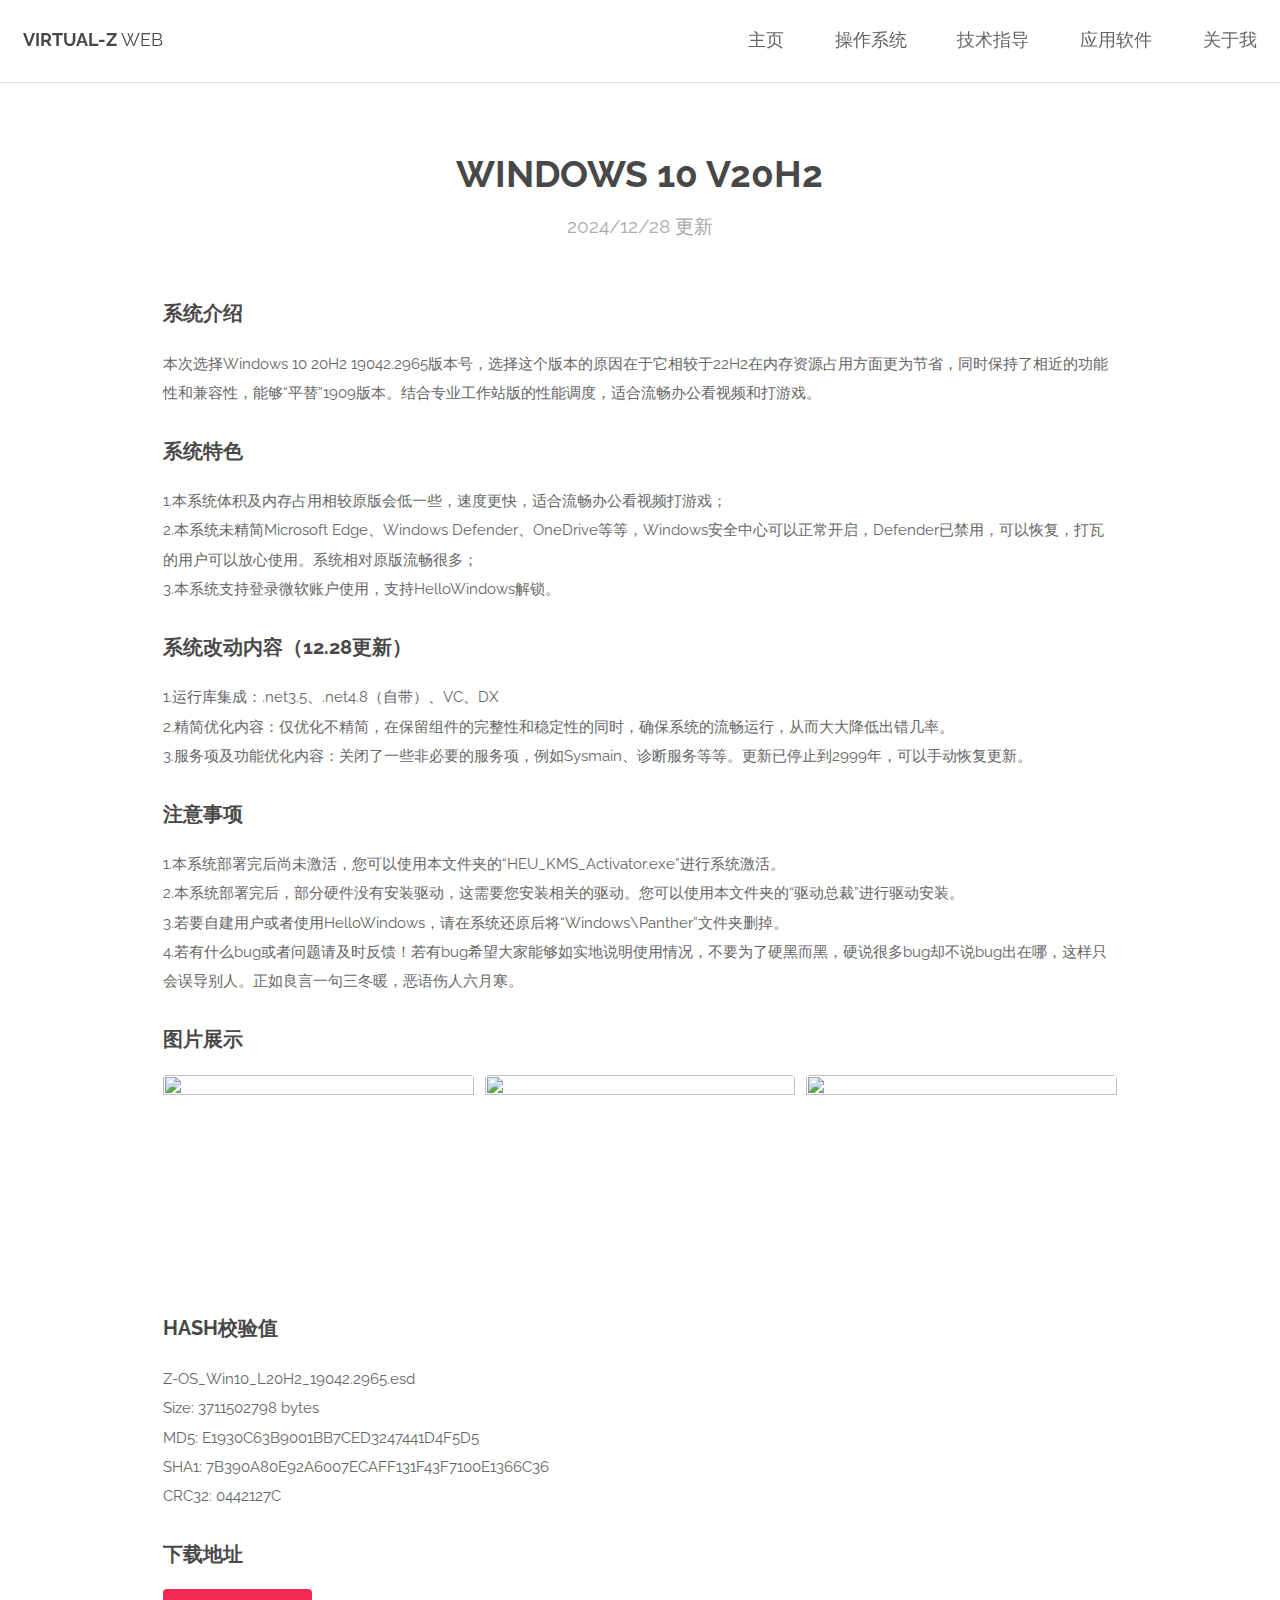
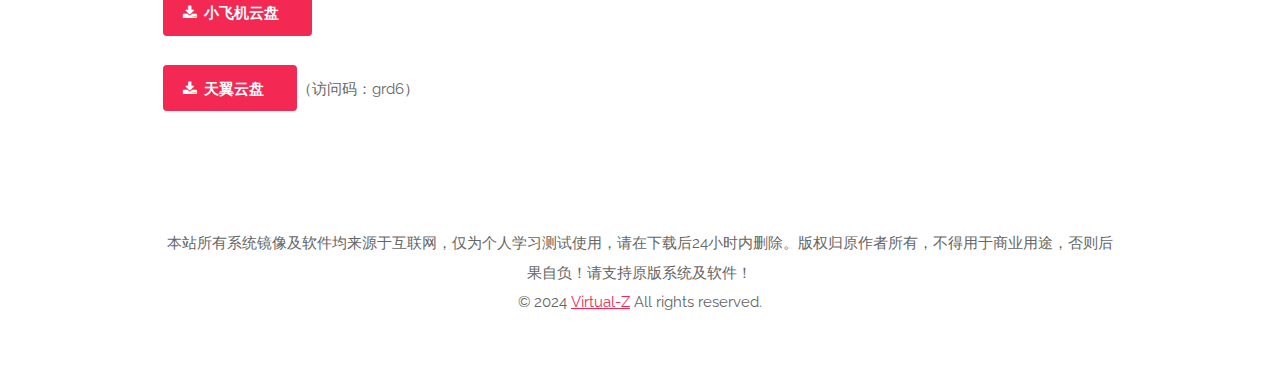
==== 241229.html @ 2c5628f4 "Add files via upload" ====
<!DOCTYPE HTML>
<html>
<head>
<title>Windows 10 v20H2：Z-OS新版</title>
<link rel="icon" href="images/zosnew.png" type="images">
<meta http-equiv="content-type" content="text/html; charset=utf-8">
<meta name="description" content="">
<meta name="keywords" content="">
<meta name="robots" content="index, follow, max-image-preview:large, max-snippet:-1, max-video-preview:-1">
<!--[if lte IE 8]><script src="js/html5shiv.js"></script><![endif]--><script src="js/jquery.min.js"></script><script src="js/skel.min.js"></script><script src="js/skel-layers.min.js"></script><script src="js/init.js"></script>
<noscript>
<link rel="stylesheet" href="css/skel.css">
<link rel="stylesheet" href="css/style.css">
<link rel="stylesheet" href="css/style-xlarge.css">
</noscript>
<link rel="stylesheet" href="assets/css/main.css">
</head><body>

		<!-- Header -->
			<header id="header"><h1><strong><a href="index.html">Virtual-Z</a></strong> Web</h1>
				<nav id="nav"><ul><li><a href="index.html">主页</a></li>
						<li><a href="system.html">操作系统</a></li>
						<li><a href="help.html">技术指导</a></li>
						<li><a href="app.html">应用软件</a></li>
						<li><a href="about.html">关于我</a></li>
					</ul></nav></header><!-- Main --><section id="main" class="wrapper"><div class="container">
					<header class="major special"><h2>Windows 10 v20H2</h2>
						<p>2024/12/28 更新</p>
					</header><!-- Text --><section><h3>系统介绍</h3>
							<p>本次选择Windows 10 20H2 19042.2965版本号，选择这个版本的原因在于它相较于22H2在内存资源占用方面更为节省，同时保持了相近的功能性和兼容性，能够“平替”1909版本。结合专业工作站版的性能调度，适合流畅办公看视频和打游戏。</p>
					</header><!-- Text --><section><h3>系统特色</h3>
							<p>1.本系统体积及内存占用相较原版会低一些，速度更快，适合流畅办公看视频打游戏；<br>2.本系统未精简Microsoft Edge、Windows Defender、OneDrive等等，Windows安全中心可以正常开启，Defender已禁用，可以恢复，打瓦的用户可以放心使用。系统相对原版流畅很多；<br>3.本系统支持登录微软账户使用，支持HelloWindows解锁。</p>
					</header><!-- Text --><section><h3>系统改动内容（12.28更新）</h3>
							<p>1.运行库集成：.net3.5、.net4.8（自带）、VC、DX<br>2.精简优化内容：仅优化不精简，在保留组件的完整性和稳定性的同时，确保系统的流畅运行，从而大大降低出错几率。<br>3.服务项及功能优化内容：关闭了一些非必要的服务项，例如Sysmain、诊断服务等等。更新已停止到2999年，可以手动恢复更新。</p>
					</header><!-- Text --><section><h3>注意事项</h3>
							<p>1.本系统部署完后尚未激活，您可以使用本文件夹的“HEU_KMS_Activator.exe”进行系统激活。<br>2.本系统部署完后，部分硬件没有安装驱动，这需要您安装相关的驱动。您可以使用本文件夹的“驱动总裁”进行驱动安装。<br>3.若要自建用户或者使用HelloWindows，请在系统还原后将“Windows\Panther”文件夹删掉。<br>4.若有什么bug或者问题请及时反馈！若有bug希望大家能够如实地说明使用情况，不要为了硬黑而黑，硬说很多bug却不说bug出在哪，这样只会误导别人。正如良言一句三冬暖，恶语伤人六月寒。</p>
							</form>
						</section><!-- Image --><section><h3>图片展示</h3>
							<div class="box alt">
								<div class="row 50% uniform">
									<div class="4u"><span class="image fit"><img src="images/1229.jpg" alt="" width="575" height="390"></span></div>
									<div class="4u"><span class="image fit"><img src="images/12291.jpg" alt="" width="600" height="400"></span></div>
									<div class="4u"><span class="image fit"><img src="images/12292.jpg" alt="" width="600" height="400"></span></div>
								</div>
							</div>
					</header><!-- Text --><section><h3>Hash校验值</h3>
							<p>Z-OS_Win10_L20H2_19042.2965.esd<br>Size: 3711502798 bytes<br>MD5: E1930C63B9001BB7CED3247441D4F5D5<br>SHA1: 7B390A80E92A6007ECAFF131F43F7100E1366C36<br>CRC32: 0442127C<br></p>
					</header><!-- Text --><section><h3>下载地址</h3>
							<ul class="actions"><li><a href="https://share.feijipan.com/s/I4EZGyEe?code=20H2" class="button special icon fa-download">小飞机云盘</a></li>
						</section></div>
			<div class="container">
							<ul class="actions"><li><a href="https://cloud.189.cn/t/6JF3e2YV3mam" class="button special icon fa-download">天翼云盘</a>（访问码：grd6）</li>
						</section></div>
			<div class="container">
			</footer><div class="copyright">
<p>本站所有系统镜像及软件均来源于互联网，仅为个人学习测试使用，请在下载后24小时内删除。版权归原作者所有，不得用于商业用途，否则后果自负！请支持原版系统及软件！<br>
			© 2024 <a target="_blank" href="https://space.bilibili.com/1645147838" title="点我转到 Virtual-Z 的主页">Virtual-Z</a> All rights reserved. 
		</div>

	</body></html>
---- css/skel.css ----
/* skel-baseline v2.0.3 | (c) n33 | getskel.com | MIT licensed */

/* Resets (http://meyerweb.com/eric/tools/css/reset/ | v2.0 | 20110126 | License: none (public domain)) */

	html,body,div,span,applet,object,iframe,h1,h2,h3,h4,h5,h6,p,blockquote,pre,a,abbr,acronym,address,big,cite,code,del,dfn,em,img,ins,kbd,q,s,samp,small,strike,strong,sub,sup,tt,var,b,u,i,center,dl,dt,dd,ol,ul,li,fieldset,form,label,legend,table,caption,tbody,tfoot,thead,tr,th,td,article,aside,canvas,details,embed,figure,figcaption,footer,header,hgroup,menu,nav,output,ruby,section,summary,time,mark,audio,video{margin:0;padding:0;border:0;font-size:100%;font:inherit;vertical-align:baseline;}article,aside,details,figcaption,figure,footer,header,hgroup,menu,nav,section{display:block;}body{line-height:1;}ol,ul{list-style:none;}blockquote,q{quotes:none;}blockquote:before,blockquote:after,q:before,q:after{content:'';content:none;}table{border-collapse:collapse;border-spacing:0;}body{-webkit-text-size-adjust:none}

/* Box Model */

	*, *:before, *:after {
		-moz-box-sizing: border-box;
		-webkit-box-sizing: border-box;
		box-sizing: border-box;
	}

/* Container */

	.container {
		margin-left: auto;
		margin-right: auto;

		/* width: (containers) */
		width: 1200px;
	}

	/* Modifiers */

		/* 125% */
			.container.\31 25\25 {
				width: 100%;

				/* max-width: (containers * 1.25) */
				max-width: 1500px;

				/* min-width: (containers) */
				min-width: 1200px;
			}

		/* 75% */
			.container.\37 5\25 {

				/* width: (containers * 0.75) */
				width: 900px;

			}

		/* 50% */
			.container.\35 0\25 {

				/* width: (containers * 0.50) */
				width: 600px;

			}

		/* 25% */
			.container.\32 5\25 {

				/* width: (containers * 0.25) */
				width: 300px;

			}

/* Grid */

	.row {
		border-bottom: solid 1px transparent;
	}

	.row > * {
		float: left;
	}

	.row:after, .row:before {
		content: '';
		display: block;
		clear: both;
		height: 0;
	}

	.row.uniform > * > :first-child {
		margin-top: 0;
	}

	.row.uniform > * > :last-child {
		margin-bottom: 0;
	}

	/* Gutters */

		/* Normal */

			.row > * {
				/* padding: (gutters.horizontal) 0 0 (gutters.vertical) */
				padding: 0 0 0 2em;
			}

			.row {
				/* margin: -(gutters.horizontal) 0 -1px -(gutters.vertical) */
				margin: 0 0 -1px -2em;
			}

			.row.uniform > * {
				/* padding: (gutters.vertical) 0 0 (gutters.vertical) */
				padding: 2em 0 0 2em;
			}

			.row.uniform {
				/* margin: -(gutters.vertical) 0 -1px -(gutters.vertical) */
				margin: -2em 0 -1px -2em;
			}

		/* 200% */

			.row.\32 00\25 > * {
				/* padding: (gutters.horizontal) 0 0 (gutters.vertical) */
				padding: 0 0 0 4em;
			}

			.row.\32 00\25 {
				/* margin: -(gutters.horizontal) 0 -1px -(gutters.vertical) */
				margin: 0 0 -1px -4em;
			}

			.row.uniform.\32 00\25 > * {
				/* padding: (gutters.vertical) 0 0 (gutters.vertical) */
				padding: 4em 0 0 4em;
			}

			.row.uniform.\32 00\25 {
				/* margin: -(gutters.vertical) 0 -1px -(gutters.vertical) */
				margin: -4em 0 -1px -4em;
			}

		/* 150% */

			.row.\31 50\25 > * {
				/* padding: (gutters.horizontal) 0 0 (gutters.vertical) */
				padding: 0 0 0 1.5em;
			}

			.row.\31 50\25 {
				/* margin: -(gutters.horizontal) 0 -1px -(gutters.vertical) */
				margin: 0 0 -1px -1.5em;
			}

			.row.uniform.\31 50\25 > * {
				/* padding: (gutters.vertical) 0 0 (gutters.vertical) */
				padding: 1.5em 0 0 1.5em;
			}

			.row.uniform.\31 50\25 {
				/* margin: -(gutters.vertical) 0 -1px -(gutters.vertical) */
				margin: -1.5em 0 -1px -1.5em;
			}

		/* 50% */

			.row.\35 0\25 > * {
				/* padding: (gutters.horizontal) 0 0 (gutters.vertical) */
				padding: 0 0 0 1em;
			}

			.row.\35 0\25 {
				/* margin: -(gutters.horizontal) 0 -1px -(gutters.vertical) */
				margin: 0 0 -1px -1em;
			}

			.row.uniform.\35 0\25 > * {
				/* padding: (gutters.vertical) 0 0 (gutters.vertical) */
				padding: 1em 0 0 1em;
			}

			.row.uniform.\35 0\25 {
				/* margin: -(gutters.vertical) 0 -1px -(gutters.vertical) */
				margin: -1em 0 -1px -1em;
			}

		/* 25% */

			.row.\32 5\25 > * {
				/* padding: (gutters.horizontal) 0 0 (gutters.vertical) */
				padding: 0 0 0 0.5em;
			}

			.row.\32 5\25 {
				/* margin: -(gutters.horizontal) 0 -1px -(gutters.vertical) */
				margin: 0 0 -1px -0.5em;
			}

			.row.uniform.\32 5\25 > * {
				/* padding: (gutters.vertical) 0 0 (gutters.vertical) */
				padding: 0.5em 0 0 0.5em;
			}

			.row.uniform.\32 5\25 {
				/* margin: -(gutters.vertical) 0 -1px -(gutters.vertical) */
				margin: -0.5em 0 -1px -0.5em;
			}

		/* 0% */

			.row.\30 \25 > * {
				padding: 0;
			}

			.row.\30 \25 {
				margin: 0 0 -1px 0;
			}

	/* Cells */

		.\31 2u, .\31 2u\24 { width: 100%; clear: none; margin-left: 0; }
		.\31 1u, .\31 1u\24 { width: 91.6666666667%; clear: none; margin-left: 0; }
		.\31 0u, .\31 0u\24 { width: 83.3333333333%; clear: none; margin-left: 0; }
		.\39 u, .\39 u\24 { width: 75%; clear: none; margin-left: 0; }
		.\38 u, .\38 u\24 { width: 66.6666666667%; clear: none; margin-left: 0; }
		.\37 u, .\37 u\24 { width: 58.3333333333%; clear: none; margin-left: 0; }
		.\36 u, .\36 u\24 { width: 50%; clear: none; margin-left: 0; }
		.\35 u, .\35 u\24 { width: 41.6666666667%; clear: none; margin-left: 0; }
		.\34 u, .\34 u\24 { width: 33.3333333333%; clear: none; margin-left: 0; }
		.\33 u, .\33 u\24 { width: 25%; clear: none; margin-left: 0; }
		.\32 u, .\32 u\24 { width: 16.6666666667%; clear: none; margin-left: 0; }
		.\31 u, .\31 u\24 { width: 8.3333333333%; clear: none; margin-left: 0; }

		.\31 2u\24 + *,
		.\31 1u\24 + *,
		.\31 0u\24 + *,
		.\39 u\24 + *,
		.\38 u\24 + *,
		.\37 u\24 + *,
		.\36 u\24 + *,
		.\35 u\24 + *,
		.\34 u\24 + *,
		.\33 u\24 + *,
		.\32 u\24 + *,
		.\31 u\24 + * {
			clear: left;
		}

		.\-11u { margin-left: 91.6666666667% }
		.\-10u { margin-left: 83.3333333333% }
		.\-9u { margin-left: 75% }
		.\-8u { margin-left: 66.6666666667% }
		.\-7u { margin-left: 58.3333333333% }
		.\-6u { margin-left: 50% }
		.\-5u { margin-left: 41.6666666667% }
		.\-4u { margin-left: 33.3333333333% }
		.\-3u { margin-left: 25% }
		.\-2u { margin-left: 16.6666666667% }
		.\-1u { margin-left: 8.3333333333% }
---- css/style.css ----
@charset "UTF-8";
@import url(font-awesome.min.css);
@import "http://fonts.googleapis.com/css?family=Raleway:400,700";

/*
	Spatial by TEMPLATED
	templated.co @templatedco
	Released for free under the Creative Commons Attribution 3.0 license (templated.co/license)
*/

/* Basic */

	body {
		background: #fff;
	}

		body.is-loading *, body.is-loading *:before, body.is-loading *:after {
			-moz-animation: none !important;
			-webkit-animation: none !important;
			-o-animation: none !important;
			-ms-animation: none !important;
			animation: none !important;
			-moz-transition: none !important;
			-webkit-transition: none !important;
			-o-transition: none !important;
			-ms-transition: none !important;
			transition: none !important;
		}

	body, input, select, textarea {
		color: #666;
		font-family: "Raleway", Arial, Helvetica, sans-serif;
		font-size: 13pt;
		font-weight: 400;
		line-height: 2em;
	}

	a {
		color: #f32853;
		text-decoration: underline;
	}

		a:hover {
			text-decoration: none;
		}

	strong, b {
		color: #484848;
		font-weight: 700;
	}

	em, i {
		font-style: italic;
	}

	p {
		margin: 0 0 2em 0;
	}

	h1, h2, h3, h4, h5, h6 {
		color: #484848;
		font-weight: 700;
		line-height: 1em;
		margin: 0 0 1em 0;
		text-transform: uppercase;
	}

		h1 a, h2 a, h3 a, h4 a, h5 a, h6 a {
			color: inherit;
			text-decoration: none;
		}

	h2 {
		font-size: 1.75em;
		line-height: 1.5em;
	}

	h3 {
		font-size: 1.35em;
		line-height: 1.5em;
	}

	h4 {
		font-size: 1.1em;
		line-height: 1.5em;
	}

	h5 {
		font-size: 0.9em;
		line-height: 1.5em;
	}

	h6 {
		font-size: 0.7em;
		line-height: 1.5em;
	}

	sub {
		font-size: 0.8em;
		position: relative;
		top: 0.5em;
	}

	sup {
		font-size: 0.8em;
		position: relative;
		top: -0.5em;
	}

	hr {
		border: 0;
		border-bottom: solid 1px rgba(144, 144, 144, 0.25);
		margin: 2em 0;
	}

		hr.major {
			margin: 3em 0;
		}

	blockquote {
		border-left: solid 4px rgba(144, 144, 144, 0.25);
		font-style: italic;
		margin: 0 0 2em 0;
		padding: 0.5em 0 0.5em 2em;
	}

	code {
		background: rgba(144, 144, 144, 0.075);
		border-radius: 4px;
		border: solid 1px rgba(144, 144, 144, 0.25);
		font-family: "Courier New", monospace;
		font-size: 0.9em;
		margin: 0 0.25em;
		padding: 0.25em 0.65em;
	}

	pre {
		-webkit-overflow-scrolling: touch;
		font-family: "Courier New", monospace;
		font-size: 0.9em;
		margin: 0 0 2em 0;
	}

		pre code {
			display: block;
			line-height: 1.75em;
			padding: 1em 1.5em;
			overflow-x: auto;
		}

	.align-left {
		text-align: left;
	}

	.align-center {
		text-align: center;
	}

	.align-right {
		text-align: right;
	}

/* Section/Article */

	section.special, article.special, header.special {
		text-align: center;
	}

	header p {
		color: #aaa;
		position: relative;
		margin: 0 0 1.5em 0;
		text-transform: uppercase;
	}

	header h2 + p {
		font-size: 1.25em;
		margin-top: -1em;
		line-height: 1.5em;
	}

	header h3 + p {
		font-size: 1.1em;
		margin-top: -0.8em;
		line-height: 1.5em;
	}

	header h4 + p,
	header h5 + p,
	header h6 + p {
		font-size: 0.9em;
		margin-top: -0.6em;
		line-height: 1.5em;
	}

	header.major {
		margin: 0 0 6em 0;
	}

		header.major h2 {
			font-size: 3em;
		}

		header.major h2, header.major h3, header.major h4, header.major h5, header.major h6 {
			display: inline-block;
			margin: 0 0 0.8em;
		}

		header.major p {
			font-size: 1.7em;
			margin-bottom: 0;
		}

/* Form */

	form {
		margin: 0 0 2em 0;
	}

	label {
		color: #484848;
		display: block;
		font-size: 0.9em;
		font-weight: 700;
		margin: 0 0 1em 0;
	}

	input[type="text"],
	input[type="password"],
	input[type="email"],
	select,
	textarea {
		-moz-appearance: none;
		-webkit-appearance: none;
		-o-appearance: none;
		-ms-appearance: none;
		appearance: none;
		background: rgba(144, 144, 144, 0.075);
		border-radius: 4px;
		border: none;
		border: solid 1px rgba(144, 144, 144, 0.25);
		color: inherit;
		display: block;
		outline: 0;
		padding: 0 1em;
		text-decoration: none;
		width: 100%;
	}

		input[type="text"]:invalid,
		input[type="password"]:invalid,
		input[type="email"]:invalid,
		select:invalid,
		textarea:invalid {
			box-shadow: none;
		}

		input[type="text"]:focus,
		input[type="password"]:focus,
		input[type="email"]:focus,
		select:focus,
		textarea:focus {
			border-color: #f32853;
			box-shadow: 0 0 0 1px #f32853;
		}

	.select-wrapper {
		text-decoration: none;
		display: block;
		position: relative;
	}

		.select-wrapper:before {
			content: "";
			-moz-osx-font-smoothing: grayscale;
			-webkit-font-smoothing: antialiased;
			font-family: FontAwesome;
			font-style: normal;
			font-weight: normal;
			text-transform: none !important;
		}

		.select-wrapper:before {
			color: rgba(144, 144, 144, 0.25);
			display: block;
			height: 2.75em;
			line-height: 2.75em;
			pointer-events: none;
			position: absolute;
			right: 0;
			text-align: center;
			top: 0;
			width: 2.75em;
		}

		.select-wrapper select::-ms-expand {
			display: none;
		}

	input[type="text"],
	input[type="password"],
	input[type="email"],
	select {
		height: 2.75em;
	}

	textarea {
		padding: 0.75em 1em;
	}

	input[type="checkbox"],
	input[type="radio"] {
		-moz-appearance: none;
		-webkit-appearance: none;
		-o-appearance: none;
		-ms-appearance: none;
		appearance: none;
		display: block;
		float: left;
		margin-right: -2em;
		opacity: 0;
		width: 1em;
		z-index: -1;
	}

		input[type="checkbox"] + label,
		input[type="radio"] + label {
			text-decoration: none;
			color: #666;
			cursor: pointer;
			display: inline-block;
			font-size: 1em;
			font-weight: 400;
			padding-left: 2.4em;
			padding-right: 0.75em;
			position: relative;
		}

			input[type="checkbox"] + label:before,
			input[type="radio"] + label:before {
				-moz-osx-font-smoothing: grayscale;
				-webkit-font-smoothing: antialiased;
				font-family: FontAwesome;
				font-style: normal;
				font-weight: normal;
				text-transform: none !important;
			}

			input[type="checkbox"] + label:before,
			input[type="radio"] + label:before {
				background: rgba(144, 144, 144, 0.075);
				border-radius: 4px;
				border: solid 1px rgba(144, 144, 144, 0.25);
				content: '';
				display: inline-block;
				height: 1.65em;
				left: 0;
				line-height: 1.58125em;
				position: absolute;
				text-align: center;
				top: 0;
				width: 1.65em;
			}

		input[type="checkbox"]:checked + label:before,
		input[type="radio"]:checked + label:before {
			background: #323037;
			border-color: #323037;
			color: #ffffff;
			content: '\f00c';
		}

		input[type="checkbox"]:focus + label:before,
		input[type="radio"]:focus + label:before {
			border-color: #f32853;
			box-shadow: 0 0 0 1px #f32853;
		}

	input[type="checkbox"] + label:before {
		border-radius: 4px;
	}

	input[type="radio"] + label:before {
		border-radius: 100%;
	}

	::-webkit-input-placeholder {
		color: #aaa !important;
		opacity: 1.0;
	}

	:-moz-placeholder {
		color: #aaa !important;
		opacity: 1.0;
	}

	::-moz-placeholder {
		color: #aaa !important;
		opacity: 1.0;
	}

	:-ms-input-placeholder {
		color: #aaa !important;
		opacity: 1.0;
	}

	.formerize-placeholder {
		color: #aaa !important;
		opacity: 1.0;
	}

/* Box */

	.box {
		border-radius: 4px;
		border: solid 1px rgba(144, 144, 144, 0.25);
		margin-bottom: 2em;
		padding: 1.5em;
	}

		.box > :last-child,
		.box > :last-child > :last-child,
		.box > :last-child > :last-child > :last-child {
			margin-bottom: 0;
		}

		.box.alt {
			border: 0;
			border-radius: 0;
			padding: 0;
		}

/* Feature */

	.feature-grid {
		position: relative;
	}

		.feature-grid:after {
			clear: both;
			content: '';
			display: block;
		}

		.feature-grid .feature {
			display: inline-block;
			float: left;
			margin-bottom: 3em;
			width: 50%;
		}

			.feature-grid .feature .content {
				width: 60%;
			}

			.feature-grid .feature .image {
				width: 30%;
			}

				.feature-grid .feature .image img {
					display: inline;
					max-width: 100%;
				}

			.feature-grid .feature:nth-child(odd) .content, .feature-grid .feature:nth-child(odd) .image {
				float: right;
				margin-right: 5%;
				text-align: right;
			}

			.feature-grid .feature:nth-child(even) .content, .feature-grid .feature:nth-child(even) .image {
				float: left;
				margin-left: 5%;
				text-align: left;
			}

/* Icon */

	.icon {
		text-decoration: none;
		border-bottom: none;
		position: relative;
	}

		.icon:before {
			-moz-osx-font-smoothing: grayscale;
			-webkit-font-smoothing: antialiased;
			font-family: FontAwesome;
			font-style: normal;
			font-weight: normal;
			text-transform: none !important;
		}

		.icon > .label {
			display: none;
		}

/* Image */

	.image {
		border-radius: 4px;
		border: 0;
		display: inline-block;
		position: relative;
	}

		.image img {
			border-radius: 4px;
			display: block;
		}

		.image.left {
			float: left;
			padding: 0 1.5em 1em 0;
			top: 0.25em;
		}

		.image.right {
			float: right;
			padding: 0 0 1em 1.5em;
			top: 0.25em;
		}

		.image.left, .image.right {
			max-width: 40%;
		}

			.image.left img, .image.right img {
				width: 100%;
			}

		.image.fit {
			display: block;
			margin: 0 0 2em 0;
			width: 100%;
		}

			.image.fit img {
				width: 100%;
			}

		.image.rounded {
			border-radius: 100%;
		}

			.image.rounded img {
				border: solid 0.5em rgba(144, 144, 144, 0.25);
				border-radius: 100%;
			}

		.image.captioned {
			border-radius: 0;
			margin-bottom: 4em;
		}

			.image.captioned img {
				border-radius: 0;
			}

			.image.captioned h3 {
				background-color: #fff;
				box-shadow: 0px 0.0375em 0.125em 0px rgba(0, 0, 0, 0.15);
				display: block;
				padding: 2em 1em;
			}

/* List */

	ol {
		list-style: decimal;
		margin: 0 0 2em 0;
		padding-left: 1.25em;
	}

		ol li {
			padding-left: 0.25em;
		}

	ul {
		list-style: disc;
		margin: 0 0 2em 0;
		padding-left: 1em;
	}

		ul li {
			padding-left: 0.5em;
		}

		ul.alt {
			list-style: none;
			padding-left: 0;
		}

			ul.alt li {
				border-top: solid 1px rgba(144, 144, 144, 0.25);
				padding: 0.5em 0;
			}

				ul.alt li:first-child {
					border-top: 0;
					padding-top: 0;
				}

		ul.icons {
			cursor: default;
			list-style: none;
			padding-left: 0;
		}

			ul.icons li {
				display: inline-block;
				padding: 0 1em 0 0;
			}

				ul.icons li:last-child {
					padding-right: 0;
				}

				ul.icons li .icon:before {
					font-size: 2em;
				}

		ul.actions {
			cursor: default;
			list-style: none;
			padding-left: 0;
		}

			ul.actions li {
				display: inline-block;
				padding: 0 1em 0 0;
				vertical-align: middle;
			}

				ul.actions li:last-child {
					padding-right: 0;
				}

			ul.actions.small li {
				padding: 0 0.5em 0 0;
			}

			ul.actions.vertical li {
				display: block;
				padding: 1em 0 0 0;
			}

				ul.actions.vertical li:first-child {
					padding-top: 0;
				}

				ul.actions.vertical li > * {
					margin-bottom: 0;
				}

			ul.actions.vertical.small li {
				padding: 0.5em 0 0 0;
			}

				ul.actions.vertical.small li:first-child {
					padding-top: 0;
				}

			ul.actions.fit {
				display: table;
				margin-left: -1em;
				padding: 0;
				table-layout: fixed;
				width: calc(100% + 1em);
			}

				ul.actions.fit li {
					display: table-cell;
					padding: 0 0 0 1em;
				}

					ul.actions.fit li > * {
						margin-bottom: 0;
					}

				ul.actions.fit.small {
					margin-left: -0.5em;
					width: calc(100% + 0.5em);
				}

					ul.actions.fit.small li {
						padding: 0 0 0 0.5em;
					}

	dl {
		margin: 0 0 2em 0;
	}

/* Table */

	.table-wrapper {
		-webkit-overflow-scrolling: touch;
		overflow-x: auto;
	}

	table {
		margin: 0 0 2em 0;
		width: 100%;
	}

		table tbody tr {
			border: solid 1px rgba(144, 144, 144, 0.25);
			border-left: 0;
			border-right: 0;
		}

			table tbody tr:nth-child(2n + 1) {
				background-color: rgba(144, 144, 144, 0.075);
			}

		table td {
			padding: 0.75em 0.75em;
		}

		table th {
			color: #484848;
			font-size: 0.9em;
			font-weight: 700;
			padding: 0 0.75em 0.75em 0.75em;
			text-align: left;
		}

		table thead {
			border-bottom: solid 2px rgba(144, 144, 144, 0.25);
		}

		table tfoot {
			border-top: solid 2px rgba(144, 144, 144, 0.25);
		}

		table.alt {
			border-collapse: separate;
		}

			table.alt tbody tr td {
				border: solid 1px rgba(144, 144, 144, 0.25);
				border-left-width: 0;
				border-top-width: 0;
			}

				table.alt tbody tr td:first-child {
					border-left-width: 1px;
				}

			table.alt tbody tr:first-child td {
				border-top-width: 1px;
			}

			table.alt thead {
				border-bottom: 0;
			}

			table.alt tfoot {
				border-top: 0;
			}

/* Button */

	input[type="submit"],
	input[type="reset"],
	input[type="button"],
	.button {
		-moz-appearance: none;
		-webkit-appearance: none;
		-o-appearance: none;
		-ms-appearance: none;
		appearance: none;
		-moz-transition: background-color 0.2s ease-in-out, color 0.2s ease-in-out;
		-webkit-transition: background-color 0.2s ease-in-out, color 0.2s ease-in-out;
		-o-transition: background-color 0.2s ease-in-out, color 0.2s ease-in-out;
		-ms-transition: background-color 0.2s ease-in-out, color 0.2s ease-in-out;
		transition: background-color 0.2s ease-in-out, color 0.2s ease-in-out;
		background-color: #323037;
		border-radius: 4px;
		border: 0;
		color: #ffffff !important;
		cursor: pointer;
		display: inline-block;
		font-weight: 700;
		height: 3.15em;
		line-height: 3.25em;
		padding: 0 2.2em;
		text-align: center;
		text-decoration: none;
		text-transform: uppercase;
		white-space: nowrap;
	}

		input[type="submit"]:hover,
		input[type="reset"]:hover,
		input[type="button"]:hover,
		.button:hover {
			background-color: #3e3c45;
		}

		input[type="submit"]:active,
		input[type="reset"]:active,
		input[type="button"]:active,
		.button:active {
			background-color: #262429;
		}

		input[type="submit"].icon,
		input[type="reset"].icon,
		input[type="button"].icon,
		.button.icon {
			padding-left: 1.35em;
		}

			input[type="submit"].icon:before,
			input[type="reset"].icon:before,
			input[type="button"].icon:before,
			.button.icon:before {
				margin-right: 0.5em;
			}

		input[type="submit"].fit,
		input[type="reset"].fit,
		input[type="button"].fit,
		.button.fit {
			display: block;
			margin: 0 0 1em 0;
			width: 100%;
		}

		input[type="submit"].small,
		input[type="reset"].small,
		input[type="button"].small,
		.button.small {
			font-size: 0.8em;
		}

		input[type="submit"].big,
		input[type="reset"].big,
		input[type="button"].big,
		.button.big {
			font-size: 1.35em;
		}

		input[type="submit"].alt,
		input[type="reset"].alt,
		input[type="button"].alt,
		.button.alt {
			background-color: transparent;
			box-shadow: inset 0 0 0 2px rgba(144, 144, 144, 0.25);
			color: #484848 !important;
		}

			input[type="submit"].alt:hover,
			input[type="reset"].alt:hover,
			input[type="button"].alt:hover,
			.button.alt:hover {
				background-color: rgba(144, 144, 144, 0.075);
			}

			input[type="submit"].alt:active,
			input[type="reset"].alt:active,
			input[type="button"].alt:active,
			.button.alt:active {
				background-color: rgba(144, 144, 144, 0.2);
			}

			input[type="submit"].alt.icon:before,
			input[type="reset"].alt.icon:before,
			input[type="button"].alt.icon:before,
			.button.alt.icon:before {
				color: #aaa;
			}

		input[type="submit"].special,
		input[type="reset"].special,
		input[type="button"].special,
		.button.special {
			background-color: #f32853;
			color: #ffffff !important;
		}

			input[type="submit"].special:hover,
			input[type="reset"].special:hover,
			input[type="button"].special:hover,
			.button.special:hover {
				background-color: #f44066;
			}

			input[type="submit"].special:active,
			input[type="reset"].special:active,
			input[type="button"].special:active,
			.button.special:active {
				background-color: #f21040;
			}

		input[type="submit"].disabled, input[type="submit"]:disabled,
		input[type="reset"].disabled,
		input[type="reset"]:disabled,
		input[type="button"].disabled,
		input[type="button"]:disabled,
		.button.disabled,
		.button:disabled {
			background-color: #666 !important;
			box-shadow: inset 0 -0.15em 0 0 rgba(0, 0, 0, 0.15);
			color: #fff !important;
			cursor: default;
			opacity: 0.25;
		}

/* Header */

	#skel-layers-wrapper {
		padding-top: 6em;
	}

	body.landing #skel-layers-wrapper {
		padding-top: 0 !important;
	}

	#header {
		background-color: #fff;
		border-bottom: solid 1px rgba(144, 144, 144, 0.25);
		box-shadow: 0px 0.0375em 0.125em 0px rgba(0, 0, 0, 0.05);
		color: #484848;
		cursor: default;
		font-size: 1.25em;
		height: 4.5em;
		left: 0;
		line-height: 4.4em;
		position: fixed;
		text-transform: uppercase;
		top: 0;
		width: 100%;
		z-index: 10000;
	}

		#header h1 {
			color: #484848;
			font-weight: 400;
			height: inherit;
			left: 1.25em;
			line-height: inherit;
			margin: 0;
			padding: 0;
			position: absolute;
			top: 0;
		}

		#header nav {
			height: inherit;
			line-height: inherit;
			position: absolute;
			right: 1.25em;
			top: 0;
			vertical-align: middle;
		}

			#header nav > ul {
				list-style: none;
				margin: 0;
				padding-left: 0;
			}

				#header nav > ul > li {
					border-radius: 4px;
					display: inline-block;
					margin-left: 2.5em;
					padding-left: 0;
				}

					#header nav > ul > li a {
						-moz-transition: color 0.2s ease-in-out;
						-webkit-transition: color 0.2s ease-in-out;
						-o-transition: color 0.2s ease-in-out;
						-ms-transition: color 0.2s ease-in-out;
						transition: color 0.2s ease-in-out;
						color: #666;
						display: inline-block;
						text-decoration: none;
					}

						#header nav > ul > li a:hover {
							color: #484848;
						}

					#header nav > ul > li:first-child {
						margin-left: 0;
					}

					#header nav > ul > li .button {
						border-color: rgba(144, 144, 144, 0.25);
						box-shadow: none;
						height: 3em;
						line-height: 2.9em;
						margin-bottom: 0;
						padding: 0 1.5em;
						position: relative;
						top: -0.075em;
						vertical-align: middle;
					}

		#header .container {
			position: relative;
		}

			#header .container h1 {
				left: 0;
			}

			#header .container nav {
				right: 0;
			}

		#header.alt {
			background-color: transparent;
			border: 0;
			box-shadow: none;
			height: 3.25em;
			line-height: 3.25em;
			position: absolute;
		}

			#header.alt h1 {
				color: #ffffff;
				left: 2.5em;
				top: 2em;
			}

				#header.alt h1 a {
					color: #ffffff;
				}

			#header.alt nav {
				right: 2em;
				top: 2em;
			}

				#header.alt nav a {
					color: #ddd;
				}

					#header.alt nav a:active, #header.alt nav a:hover {
						color: #ffffff;
					}

			#header.alt .button {
				border-color: rgba(255, 255, 255, 0.5);
				color: #ffffff !important;
			}

/* Banner */

	#banner {
		padding: 16em 0 13em 0;
		background-attachment: fixed;
		background-image: url("images/overlay.png"), url("../images/banner.jpg");
		background-position: center top;
		background-size: cover;
		line-height: 1.75;
		text-align: center;
	}

		#banner :last-child {
			margin-bottom: 0;
		}

		#banner h2 {
			color: #ffffff;
			display: inline-block;
			font-size: 3.5em;
			line-height: 1.35;
			margin-bottom: 0.5em;
		}

		#banner p {
			color: #aaa;
			font-size: 1.5em;
			margin-bottom: 1.75em;
			text-transform: uppercase;
		}

	body.is-touch #banner {
		background-attachment: scroll;
	}

/* Main */

	#main {
		padding-top: 4em;
	}

/* Wrapper */

	.wrapper {
		padding: 6em 0 4em 0;
	}

		.wrapper.style2 {
			background-color: #f6f6f6;
		}

		.wrapper.style3 {
			background-attachment: fixed;
			background-image: url("images/overlay.png"), url("../images/banner.jpg");
			background-position: center center;
			background-size: cover;
		}

			.wrapper.style3 header.major {
				margin-bottom: 3em;
			}

				.wrapper.style3 header.major h2 {
					color: #ffffff;
				}

	body.is-touch .wrapper.style3 {
		background-attachment: scroll;
	}

/* Footer */

	#footer {
		padding: 8em 0 6em 0;
		background: #f6f6f6;
		color: #aaa;
		text-align: center;
	}

		#footer a {
			-moz-transition: color 0.2s ease-in-out;
			-webkit-transition: color 0.2s ease-in-out;
			-o-transition: color 0.2s ease-in-out;
			-ms-transition: color 0.2s ease-in-out;
			transition: color 0.2s ease-in-out;
			color: #aaa;
			text-decoration: none;
		}

			#footer a:active, #footer a:hover {
				color: #666;
			}

		#footer .icons {
			font-size: 1.5em;
		}

			#footer .icons li {
				padding-right: 2.5em;
			}

				#footer .icons li:last-child {
					padding-right: 0;
				}

		#footer .copyright {
			margin: 2em 0;
			padding: 0;
			text-align: center;
		}

			#footer .copyright li {
				border-left: solid 1px rgba(144, 144, 144, 0.25);
				display: inline-block;
				list-style: none;
				margin-left: 1.5em;
				padding-left: 1.5em;
			}

				#footer .copyright li:first-child {
					border-left: 0;
					margin-left: 0;
					padding-left: 0;
				}
---- css/style-xlarge.css ----
/*
	Spatial by TEMPLATED
	templated.co @templatedco
	Released for free under the Creative Commons Attribution 3.0 license (templated.co/license)
*/

/* Basic */

	body, input, select, textarea {
		font-size: 11pt;
	}
---- assets/css/main.css ----
@import url(font-awesome.min.css);
@import url(https://fonts.googleapis.com/css?family=Raleway:400,700);

/*
	Spatial by TEMPLATED
	templated.co @templatedco
	Released for free under the Creative Commons Attribution 3.0 license (templated.co/license)
*/

/* Reset */

	html, body, div, span, applet, object, iframe, h1, h2, h3, h4, h5, h6, p, blockquote, pre, a, abbr, acronym, address, big, cite, code, del, dfn, em, img, ins, kbd, q, s, samp, small, strike, strong, sub, sup, tt, var, b, u, i, center, dl, dt, dd, ol, ul, li, fieldset, form, label, legend, table, caption, tbody, tfoot, thead, tr, th, td, article, aside, canvas, details, embed, figure, figcaption, footer, header, hgroup, menu, nav, output, ruby, section, summary, time, mark, audio, video {
		margin: 0;
		padding: 0;
		border: 0;
		font-size: 100%;
		font: inherit;
		vertical-align: baseline;
	}
.image.fit img {
	width: 100%;
	height: auto;
}
	article, aside, details, figcaption, figure, footer, header, hgroup, menu, nav, section {
		display: block;
	}

	body {
		line-height: 1;
	}

	ol, ul {
		list-style: none;
	}

	blockquote, q {
		quotes: none;
	}

	blockquote:before, blockquote:after, q:before, q:after {
		content: '';
		content: none;
	}

	table {
		border-collapse: collapse;
		border-spacing: 0;
	}

	body {
		-webkit-text-size-adjust: none;
	}

/* Box Model */

	*, *:before, *:after {
		-moz-box-sizing: border-box;
		-webkit-box-sizing: border-box;
		box-sizing: border-box;
	}

/* Containers */

	.container {
		margin-left: auto;
		margin-right: auto;
	}

	.container.\31 25\25 {
		width: 100%;
		max-width: 100em;
		min-width: 80em;
	}

	.container.\37 5\25 {
		width: 60em;
	}

	.container.\35 0\25 {
		width: 40em;
	}

	.container.\32 5\25 {
		width: 20em;
	}

	.container {
		width: 80em;
	}

	@media screen and (max-width: 1680px) {

		.container.\31 25\25 {
			width: 100%;
			max-width: 100em;
			min-width: 80em;
		}

		.container.\37 5\25 {
			width: 60em;
		}

		.container.\35 0\25 {
			width: 40em;
		}

		.container.\32 5\25 {
			width: 20em;
		}

		.container {
			width: 80em;
		}

	}

	@media screen and (max-width: 1280px) {

		.container.\31 25\25 {
			width: 100%;
			max-width: 81.25em;
			min-width: 65em;
		}

		.container.\37 5\25 {
			width: 48.75em;
		}

		.container.\35 0\25 {
			width: 32.5em;
		}

		.container.\32 5\25 {
			width: 16.25em;
		}

		.container {
			width: 65em;
		}

	}

	@media screen and (max-width: 980px) {

		.container.\31 25\25 {
			width: 100%;
			max-width: 112.5%;
			min-width: 90%;
		}

		.container.\37 5\25 {
			width: 67.5%;
		}

		.container.\35 0\25 {
			width: 45%;
		}

		.container.\32 5\25 {
			width: 22.5%;
		}

		.container {
			width: 90%;
		}

	}

	@media screen and (max-width: 736px) {

		.container.\31 25\25 {
			width: 100%;
			max-width: 112.5%;
			min-width: 90%;
		}

		.container.\37 5\25 {
			width: 67.5%;
		}

		.container.\35 0\25 {
			width: 45%;
		}

		.container.\32 5\25 {
			width: 22.5%;
		}

		.container {
			width: 90% !important;
		}

	}

	@media screen and (max-width: 480px) {

		.container.\31 25\25 {
			width: 100%;
			max-width: 112.5%;
			min-width: 90%;
		}

		.container.\37 5\25 {
			width: 67.5%;
		}

		.container.\35 0\25 {
			width: 45%;
		}

		.container.\32 5\25 {
			width: 22.5%;
		}

		.container {
			width: 90% !important;
		}

	}

/* Grid */

	.row {
		border-bottom: solid 1px transparent;
		-moz-box-sizing: border-box;
		-webkit-box-sizing: border-box;
		box-sizing: border-box;
	}

	.row > * {
		float: left;
		-moz-box-sizing: border-box;
		-webkit-box-sizing: border-box;
		box-sizing: border-box;
	}

	.row:after, .row:before {
		content: '';
		display: block;
		clear: both;
		height: 0;
	}

	.row.uniform > * > :first-child {
		margin-top: 0;
	}

	.row.uniform > * > :last-child {
		margin-bottom: 0;
	}

	.row.\30 \25 > * {
		padding: 0 0 0 0em;
	}

	.row.\30 \25 {
		margin: 0 0 -1px 0em;
	}

	.row.uniform.\30 \25 > * {
		padding: 0em 0 0 0em;
	}

	.row.uniform.\30 \25 {
		margin: 0em 0 -1px 0em;
	}

	.row > * {
		padding: 0 0 0 2em;
	}

	.row {
		margin: 0 0 -1px -2em;
	}

	.row.uniform > * {
		padding: 2em 0 0 2em;
	}

	.row.uniform {
		margin: -2em 0 -1px -2em;
	}

	.row.\32 00\25 > * {
		padding: 0 0 0 4em;
	}

	.row.\32 00\25 {
		margin: 0 0 -1px -4em;
	}

	.row.uniform.\32 00\25 > * {
		padding: 4em 0 0 4em;
	}

	.row.uniform.\32 00\25 {
		margin: -4em 0 -1px -4em;
	}

	.row.\31 50\25 > * {
		padding: 0 0 0 3em;
	}

	.row.\31 50\25 {
		margin: 0 0 -1px -3em;
	}

	.row.uniform.\31 50\25 > * {
		padding: 3em 0 0 3em;
	}

	.row.uniform.\31 50\25 {
		margin: -3em 0 -1px -3em;
	}

	.row.\35 0\25 > * {
		padding: 0 0 0 1em;
	}

	.row.\35 0\25 {
		margin: 0 0 -1px -1em;
	}

	.row.uniform.\35 0\25 > * {
		padding: 1em 0 0 1em;
	}

	.row.uniform.\35 0\25 {
		margin: -1em 0 -1px -1em;
	}

	.row.\32 5\25 > * {
		padding: 0 0 0 0.5em;
	}

	.row.\32 5\25 {
		margin: 0 0 -1px -0.5em;
	}

	.row.uniform.\32 5\25 > * {
		padding: 0.5em 0 0 0.5em;
	}

	.row.uniform.\32 5\25 {
		margin: -0.5em 0 -1px -0.5em;
	}

	.\31 2u, .\31 2u\24 {
		width: 100%;
		clear: none;
		margin-left: 0;
	}

	.\31 1u, .\31 1u\24 {
		width: 91.6666666667%;
		clear: none;
		margin-left: 0;
	}

	.\31 0u, .\31 0u\24 {
		width: 83.3333333333%;
		clear: none;
		margin-left: 0;
	}

	.\39 u, .\39 u\24 {
		width: 75%;
		clear: none;
		margin-left: 0;
	}

	.\38 u, .\38 u\24 {
		width: 66.6666666667%;
		clear: none;
		margin-left: 0;
	}

	.\37 u, .\37 u\24 {
		width: 58.3333333333%;
		clear: none;
		margin-left: 0;
	}

	.\36 u, .\36 u\24 {
		width: 50%;
		clear: none;
		margin-left: 0;
	}

	.\35 u, .\35 u\24 {
		width: 41.6666666667%;
		clear: none;
		margin-left: 0;
	}

	.\34 u, .\34 u\24 {
		width: 33.3333333333%;
		clear: none;
		margin-left: 0;
	}

	.\33 u, .\33 u\24 {
		width: 25%;
		clear: none;
		margin-left: 0;
	}

	.\32 u, .\32 u\24 {
		width: 16.6666666667%;
		clear: none;
		margin-left: 0;
	}

	.\31 u, .\31 u\24 {
		width: 8.3333333333%;
		clear: none;
		margin-left: 0;
	}

	.\31 2u\24 + *,
	.\31 1u\24 + *,
	.\31 0u\24 + *,
	.\39 u\24 + *,
	.\38 u\24 + *,
	.\37 u\24 + *,
	.\36 u\24 + *,
	.\35 u\24 + *,
	.\34 u\24 + *,
	.\33 u\24 + *,
	.\32 u\24 + *,
	.\31 u\24 + * {
		clear: left;
	}

	.\-11u {
		margin-left: 91.66667%;
	}

	.\-10u {
		margin-left: 83.33333%;
	}

	.\-9u {
		margin-left: 75%;
	}

	.\-8u {
		margin-left: 66.66667%;
	}

	.\-7u {
		margin-left: 58.33333%;
	}

	.\-6u {
		margin-left: 50%;
	}

	.\-5u {
		margin-left: 41.66667%;
	}

	.\-4u {
		margin-left: 33.33333%;
	}

	.\-3u {
		margin-left: 25%;
	}

	.\-2u {
		margin-left: 16.66667%;
	}

	.\-1u {
		margin-left: 8.33333%;
	}

	@media screen and (max-width: 1680px) {

		.row > * {
			padding: 0 0 0 2em;
		}

		.row {
			margin: 0 0 -1px -2em;
		}

		.row.uniform > * {
			padding: 2em 0 0 2em;
		}

		.row.uniform {
			margin: -2em 0 -1px -2em;
		}

		.row.\32 00\25 > * {
			padding: 0 0 0 4em;
		}

		.row.\32 00\25 {
			margin: 0 0 -1px -4em;
		}

		.row.uniform.\32 00\25 > * {
			padding: 4em 0 0 4em;
		}

		.row.uniform.\32 00\25 {
			margin: -4em 0 -1px -4em;
		}

		.row.\31 50\25 > * {
			padding: 0 0 0 3em;
		}

		.row.\31 50\25 {
			margin: 0 0 -1px -3em;
		}

		.row.uniform.\31 50\25 > * {
			padding: 3em 0 0 3em;
		}

		.row.uniform.\31 50\25 {
			margin: -3em 0 -1px -3em;
		}

		.row.\35 0\25 > * {
			padding: 0 0 0 1em;
		}

		.row.\35 0\25 {
			margin: 0 0 -1px -1em;
		}

		.row.uniform.\35 0\25 > * {
			padding: 1em 0 0 1em;
		}

		.row.uniform.\35 0\25 {
			margin: -1em 0 -1px -1em;
		}

		.row.\32 5\25 > * {
			padding: 0 0 0 0.5em;
		}

		.row.\32 5\25 {
			margin: 0 0 -1px -0.5em;
		}

		.row.uniform.\32 5\25 > * {
			padding: 0.5em 0 0 0.5em;
		}

		.row.uniform.\32 5\25 {
			margin: -0.5em 0 -1px -0.5em;
		}

		.\31 2u\28xlarge\29, .\31 2u\24\28xlarge\29 {
			width: 100%;
			clear: none;
			margin-left: 0;
		}

		.\31 1u\28xlarge\29, .\31 1u\24\28xlarge\29 {
			width: 91.6666666667%;
			clear: none;
			margin-left: 0;
		}

		.\31 0u\28xlarge\29, .\31 0u\24\28xlarge\29 {
			width: 83.3333333333%;
			clear: none;
			margin-left: 0;
		}

		.\39 u\28xlarge\29, .\39 u\24\28xlarge\29 {
			width: 75%;
			clear: none;
			margin-left: 0;
		}

		.\38 u\28xlarge\29, .\38 u\24\28xlarge\29 {
			width: 66.6666666667%;
			clear: none;
			margin-left: 0;
		}

		.\37 u\28xlarge\29, .\37 u\24\28xlarge\29 {
			width: 58.3333333333%;
			clear: none;
			margin-left: 0;
		}

		.\36 u\28xlarge\29, .\36 u\24\28xlarge\29 {
			width: 50%;
			clear: none;
			margin-left: 0;
		}

		.\35 u\28xlarge\29, .\35 u\24\28xlarge\29 {
			width: 41.6666666667%;
			clear: none;
			margin-left: 0;
		}

		.\34 u\28xlarge\29, .\34 u\24\28xlarge\29 {
			width: 33.3333333333%;
			clear: none;
			margin-left: 0;
		}

		.\33 u\28xlarge\29, .\33 u\24\28xlarge\29 {
			width: 25%;
			clear: none;
			margin-left: 0;
		}

		.\32 u\28xlarge\29, .\32 u\24\28xlarge\29 {
			width: 16.6666666667%;
			clear: none;
			margin-left: 0;
		}

		.\31 u\28xlarge\29, .\31 u\24\28xlarge\29 {
			width: 8.3333333333%;
			clear: none;
			margin-left: 0;
		}

		.\31 2u\24\28xlarge\29 + *,
		.\31 1u\24\28xlarge\29 + *,
		.\31 0u\24\28xlarge\29 + *,
		.\39 u\24\28xlarge\29 + *,
		.\38 u\24\28xlarge\29 + *,
		.\37 u\24\28xlarge\29 + *,
		.\36 u\24\28xlarge\29 + *,
		.\35 u\24\28xlarge\29 + *,
		.\34 u\24\28xlarge\29 + *,
		.\33 u\24\28xlarge\29 + *,
		.\32 u\24\28xlarge\29 + *,
		.\31 u\24\28xlarge\29 + * {
			clear: left;
		}

		.\-11u\28xlarge\29 {
			margin-left: 91.66667%;
		}

		.\-10u\28xlarge\29 {
			margin-left: 83.33333%;
		}

		.\-9u\28xlarge\29 {
			margin-left: 75%;
		}

		.\-8u\28xlarge\29 {
			margin-left: 66.66667%;
		}

		.\-7u\28xlarge\29 {
			margin-left: 58.33333%;
		}

		.\-6u\28xlarge\29 {
			margin-left: 50%;
		}

		.\-5u\28xlarge\29 {
			margin-left: 41.66667%;
		}

		.\-4u\28xlarge\29 {
			margin-left: 33.33333%;
		}

		.\-3u\28xlarge\29 {
			margin-left: 25%;
		}

		.\-2u\28xlarge\29 {
			margin-left: 16.66667%;
		}

		.\-1u\28xlarge\29 {
			margin-left: 8.33333%;
		}

	}

	@media screen and (max-width: 1280px) {

		.row > * {
			padding: 0 0 0 1.5em;
		}

		.row {
			margin: 0 0 -1px -1.5em;
		}

		.row.uniform > * {
			padding: 1.5em 0 0 1.5em;
		}

		.row.uniform {
			margin: -1.5em 0 -1px -1.5em;
		}

		.row.\32 00\25 > * {
			padding: 0 0 0 3em;
		}

		.row.\32 00\25 {
			margin: 0 0 -1px -3em;
		}

		.row.uniform.\32 00\25 > * {
			padding: 3em 0 0 3em;
		}

		.row.uniform.\32 00\25 {
			margin: -3em 0 -1px -3em;
		}

		.row.\31 50\25 > * {
			padding: 0 0 0 2.25em;
		}

		.row.\31 50\25 {
			margin: 0 0 -1px -2.25em;
		}

		.row.uniform.\31 50\25 > * {
			padding: 2.25em 0 0 2.25em;
		}

		.row.uniform.\31 50\25 {
			margin: -2.25em 0 -1px -2.25em;
		}

		.row.\35 0\25 > * {
			padding: 0 0 0 0.75em;
		}

		.row.\35 0\25 {
			margin: 0 0 -1px -0.75em;
		}

		.row.uniform.\35 0\25 > * {
			padding: 0.75em 0 0 0.75em;
		}

		.row.uniform.\35 0\25 {
			margin: -0.75em 0 -1px -0.75em;
		}

		.row.\32 5\25 > * {
			padding: 0 0 0 0.375em;
		}

		.row.\32 5\25 {
			margin: 0 0 -1px -0.375em;
		}

		.row.uniform.\32 5\25 > * {
			padding: 0.375em 0 0 0.375em;
		}

		.row.uniform.\32 5\25 {
			margin: -0.375em 0 -1px -0.375em;
		}

		.\31 2u\28large\29, .\31 2u\24\28large\29 {
			width: 100%;
			clear: none;
			margin-left: 0;
		}

		.\31 1u\28large\29, .\31 1u\24\28large\29 {
			width: 91.6666666667%;
			clear: none;
			margin-left: 0;
		}

		.\31 0u\28large\29, .\31 0u\24\28large\29 {
			width: 83.3333333333%;
			clear: none;
			margin-left: 0;
		}

		.\39 u\28large\29, .\39 u\24\28large\29 {
			width: 75%;
			clear: none;
			margin-left: 0;
		}

		.\38 u\28large\29, .\38 u\24\28large\29 {
			width: 66.6666666667%;
			clear: none;
			margin-left: 0;
		}

		.\37 u\28large\29, .\37 u\24\28large\29 {
			width: 58.3333333333%;
			clear: none;
			margin-left: 0;
		}

		.\36 u\28large\29, .\36 u\24\28large\29 {
			width: 50%;
			clear: none;
			margin-left: 0;
		}

		.\35 u\28large\29, .\35 u\24\28large\29 {
			width: 41.6666666667%;
			clear: none;
			margin-left: 0;
		}

		.\34 u\28large\29, .\34 u\24\28large\29 {
			width: 33.3333333333%;
			clear: none;
			margin-left: 0;
		}

		.\33 u\28large\29, .\33 u\24\28large\29 {
			width: 25%;
			clear: none;
			margin-left: 0;
		}

		.\32 u\28large\29, .\32 u\24\28large\29 {
			width: 16.6666666667%;
			clear: none;
			margin-left: 0;
		}

		.\31 u\28large\29, .\31 u\24\28large\29 {
			width: 8.3333333333%;
			clear: none;
			margin-left: 0;
		}

		.\31 2u\24\28large\29 + *,
		.\31 1u\24\28large\29 + *,
		.\31 0u\24\28large\29 + *,
		.\39 u\24\28large\29 + *,
		.\38 u\24\28large\29 + *,
		.\37 u\24\28large\29 + *,
		.\36 u\24\28large\29 + *,
		.\35 u\24\28large\29 + *,
		.\34 u\24\28large\29 + *,
		.\33 u\24\28large\29 + *,
		.\32 u\24\28large\29 + *,
		.\31 u\24\28large\29 + * {
			clear: left;
		}

		.\-11u\28large\29 {
			margin-left: 91.66667%;
		}

		.\-10u\28large\29 {
			margin-left: 83.33333%;
		}

		.\-9u\28large\29 {
			margin-left: 75%;
		}

		.\-8u\28large\29 {
			margin-left: 66.66667%;
		}

		.\-7u\28large\29 {
			margin-left: 58.33333%;
		}

		.\-6u\28large\29 {
			margin-left: 50%;
		}

		.\-5u\28large\29 {
			margin-left: 41.66667%;
		}

		.\-4u\28large\29 {
			margin-left: 33.33333%;
		}

		.\-3u\28large\29 {
			margin-left: 25%;
		}

		.\-2u\28large\29 {
			margin-left: 16.66667%;
		}

		.\-1u\28large\29 {
			margin-left: 8.33333%;
		}

	}

	@media screen and (max-width: 980px) {

		.row > * {
			padding: 0 0 0 1.5em;
		}

		.row {
			margin: 0 0 -1px -1.5em;
		}

		.row.uniform > * {
			padding: 1.5em 0 0 1.5em;
		}

		.row.uniform {
			margin: -1.5em 0 -1px -1.5em;
		}

		.row.\32 00\25 > * {
			padding: 0 0 0 3em;
		}

		.row.\32 00\25 {
			margin: 0 0 -1px -3em;
		}

		.row.uniform.\32 00\25 > * {
			padding: 3em 0 0 3em;
		}

		.row.uniform.\32 00\25 {
			margin: -3em 0 -1px -3em;
		}

		.row.\31 50\25 > * {
			padding: 0 0 0 2.25em;
		}

		.row.\31 50\25 {
			margin: 0 0 -1px -2.25em;
		}

		.row.uniform.\31 50\25 > * {
			padding: 2.25em 0 0 2.25em;
		}

		.row.uniform.\31 50\25 {
			margin: -2.25em 0 -1px -2.25em;
		}

		.row.\35 0\25 > * {
			padding: 0 0 0 0.75em;
		}

		.row.\35 0\25 {
			margin: 0 0 -1px -0.75em;
		}

		.row.uniform.\35 0\25 > * {
			padding: 0.75em 0 0 0.75em;
		}

		.row.uniform.\35 0\25 {
			margin: -0.75em 0 -1px -0.75em;
		}

		.row.\32 5\25 > * {
			padding: 0 0 0 0.375em;
		}

		.row.\32 5\25 {
			margin: 0 0 -1px -0.375em;
		}

		.row.uniform.\32 5\25 > * {
			padding: 0.375em 0 0 0.375em;
		}

		.row.uniform.\32 5\25 {
			margin: -0.375em 0 -1px -0.375em;
		}

		.\31 2u\28medium\29, .\31 2u\24\28medium\29 {
			width: 100%;
			clear: none;
			margin-left: 0;
		}

		.\31 1u\28medium\29, .\31 1u\24\28medium\29 {
			width: 91.6666666667%;
			clear: none;
			margin-left: 0;
		}

		.\31 0u\28medium\29, .\31 0u\24\28medium\29 {
			width: 83.3333333333%;
			clear: none;
			margin-left: 0;
		}

		.\39 u\28medium\29, .\39 u\24\28medium\29 {
			width: 75%;
			clear: none;
			margin-left: 0;
		}

		.\38 u\28medium\29, .\38 u\24\28medium\29 {
			width: 66.6666666667%;
			clear: none;
			margin-left: 0;
		}

		.\37 u\28medium\29, .\37 u\24\28medium\29 {
			width: 58.3333333333%;
			clear: none;
			margin-left: 0;
		}

		.\36 u\28medium\29, .\36 u\24\28medium\29 {
			width: 50%;
			clear: none;
			margin-left: 0;
		}

		.\35 u\28medium\29, .\35 u\24\28medium\29 {
			width: 41.6666666667%;
			clear: none;
			margin-left: 0;
		}

		.\34 u\28medium\29, .\34 u\24\28medium\29 {
			width: 33.3333333333%;
			clear: none;
			margin-left: 0;
		}

		.\33 u\28medium\29, .\33 u\24\28medium\29 {
			width: 25%;
			clear: none;
			margin-left: 0;
		}

		.\32 u\28medium\29, .\32 u\24\28medium\29 {
			width: 16.6666666667%;
			clear: none;
			margin-left: 0;
		}

		.\31 u\28medium\29, .\31 u\24\28medium\29 {
			width: 8.3333333333%;
			clear: none;
			margin-left: 0;
		}

		.\31 2u\24\28medium\29 + *,
		.\31 1u\24\28medium\29 + *,
		.\31 0u\24\28medium\29 + *,
		.\39 u\24\28medium\29 + *,
		.\38 u\24\28medium\29 + *,
		.\37 u\24\28medium\29 + *,
		.\36 u\24\28medium\29 + *,
		.\35 u\24\28medium\29 + *,
		.\34 u\24\28medium\29 + *,
		.\33 u\24\28medium\29 + *,
		.\32 u\24\28medium\29 + *,
		.\31 u\24\28medium\29 + * {
			clear: left;
		}

		.\-11u\28medium\29 {
			margin-left: 91.66667%;
		}

		.\-10u\28medium\29 {
			margin-left: 83.33333%;
		}

		.\-9u\28medium\29 {
			margin-left: 75%;
		}

		.\-8u\28medium\29 {
			margin-left: 66.66667%;
		}

		.\-7u\28medium\29 {
			margin-left: 58.33333%;
		}

		.\-6u\28medium\29 {
			margin-left: 50%;
		}

		.\-5u\28medium\29 {
			margin-left: 41.66667%;
		}

		.\-4u\28medium\29 {
			margin-left: 33.33333%;
		}

		.\-3u\28medium\29 {
			margin-left: 25%;
		}

		.\-2u\28medium\29 {
			margin-left: 16.66667%;
		}

		.\-1u\28medium\29 {
			margin-left: 8.33333%;
		}

	}

	@media screen and (max-width: 736px) {

		.row > * {
			padding: 0 0 0 1.25em;
		}

		.row {
			margin: 0 0 -1px -1.25em;
		}

		.row.uniform > * {
			padding: 1.25em 0 0 1.25em;
		}

		.row.uniform {
			margin: -1.25em 0 -1px -1.25em;
		}

		.row.\32 00\25 > * {
			padding: 0 0 0 2.5em;
		}

		.row.\32 00\25 {
			margin: 0 0 -1px -2.5em;
		}

		.row.uniform.\32 00\25 > * {
			padding: 2.5em 0 0 2.5em;
		}

		.row.uniform.\32 00\25 {
			margin: -2.5em 0 -1px -2.5em;
		}

		.row.\31 50\25 > * {
			padding: 0 0 0 1.875em;
		}

		.row.\31 50\25 {
			margin: 0 0 -1px -1.875em;
		}

		.row.uniform.\31 50\25 > * {
			padding: 1.875em 0 0 1.875em;
		}

		.row.uniform.\31 50\25 {
			margin: -1.875em 0 -1px -1.875em;
		}

		.row.\35 0\25 > * {
			padding: 0 0 0 0.625em;
		}

		.row.\35 0\25 {
			margin: 0 0 -1px -0.625em;
		}

		.row.uniform.\35 0\25 > * {
			padding: 0.625em 0 0 0.625em;
		}

		.row.uniform.\35 0\25 {
			margin: -0.625em 0 -1px -0.625em;
		}

		.row.\32 5\25 > * {
			padding: 0 0 0 0.3125em;
		}

		.row.\32 5\25 {
			margin: 0 0 -1px -0.3125em;
		}

		.row.uniform.\32 5\25 > * {
			padding: 0.3125em 0 0 0.3125em;
		}

		.row.uniform.\32 5\25 {
			margin: -0.3125em 0 -1px -0.3125em;
		}

		.\31 2u\28small\29, .\31 2u\24\28small\29 {
			width: 100%;
			clear: none;
			margin-left: 0;
		}

		.\31 1u\28small\29, .\31 1u\24\28small\29 {
			width: 91.6666666667%;
			clear: none;
			margin-left: 0;
		}

		.\31 0u\28small\29, .\31 0u\24\28small\29 {
			width: 83.3333333333%;
			clear: none;
			margin-left: 0;
		}

		.\39 u\28small\29, .\39 u\24\28small\29 {
			width: 75%;
			clear: none;
			margin-left: 0;
		}

		.\38 u\28small\29, .\38 u\24\28small\29 {
			width: 66.6666666667%;
			clear: none;
			margin-left: 0;
		}

		.\37 u\28small\29, .\37 u\24\28small\29 {
			width: 58.3333333333%;
			clear: none;
			margin-left: 0;
		}

		.\36 u\28small\29, .\36 u\24\28small\29 {
			width: 50%;
			clear: none;
			margin-left: 0;
		}

		.\35 u\28small\29, .\35 u\24\28small\29 {
			width: 41.6666666667%;
			clear: none;
			margin-left: 0;
		}

		.\34 u\28small\29, .\34 u\24\28small\29 {
			width: 33.3333333333%;
			clear: none;
			margin-left: 0;
		}

		.\33 u\28small\29, .\33 u\24\28small\29 {
			width: 25%;
			clear: none;
			margin-left: 0;
		}

		.\32 u\28small\29, .\32 u\24\28small\29 {
			width: 16.6666666667%;
			clear: none;
			margin-left: 0;
		}

		.\31 u\28small\29, .\31 u\24\28small\29 {
			width: 8.3333333333%;
			clear: none;
			margin-left: 0;
		}

		.\31 2u\24\28small\29 + *,
		.\31 1u\24\28small\29 + *,
		.\31 0u\24\28small\29 + *,
		.\39 u\24\28small\29 + *,
		.\38 u\24\28small\29 + *,
		.\37 u\24\28small\29 + *,
		.\36 u\24\28small\29 + *,
		.\35 u\24\28small\29 + *,
		.\34 u\24\28small\29 + *,
		.\33 u\24\28small\29 + *,
		.\32 u\24\28small\29 + *,
		.\31 u\24\28small\29 + * {
			clear: left;
		}

		.\-11u\28small\29 {
			margin-left: 91.66667%;
		}

		.\-10u\28small\29 {
			margin-left: 83.33333%;
		}

		.\-9u\28small\29 {
			margin-left: 75%;
		}

		.\-8u\28small\29 {
			margin-left: 66.66667%;
		}

		.\-7u\28small\29 {
			margin-left: 58.33333%;
		}

		.\-6u\28small\29 {
			margin-left: 50%;
		}

		.\-5u\28small\29 {
			margin-left: 41.66667%;
		}

		.\-4u\28small\29 {
			margin-left: 33.33333%;
		}

		.\-3u\28small\29 {
			margin-left: 25%;
		}

		.\-2u\28small\29 {
			margin-left: 16.66667%;
		}

		.\-1u\28small\29 {
			margin-left: 8.33333%;
		}

	}

	@media screen and (max-width: 480px) {

		.row > * {
			padding: 0 0 0 1.25em;
		}

		.row {
			margin: 0 0 -1px -1.25em;
		}

		.row.uniform > * {
			padding: 1.25em 0 0 1.25em;
		}

		.row.uniform {
			margin: -1.25em 0 -1px -1.25em;
		}

		.row.\32 00\25 > * {
			padding: 0 0 0 2.5em;
		}

		.row.\32 00\25 {
			margin: 0 0 -1px -2.5em;
		}

		.row.uniform.\32 00\25 > * {
			padding: 2.5em 0 0 2.5em;
		}

		.row.uniform.\32 00\25 {
			margin: -2.5em 0 -1px -2.5em;
		}

		.row.\31 50\25 > * {
			padding: 0 0 0 1.875em;
		}

		.row.\31 50\25 {
			margin: 0 0 -1px -1.875em;
		}

		.row.uniform.\31 50\25 > * {
			padding: 1.875em 0 0 1.875em;
		}

		.row.uniform.\31 50\25 {
			margin: -1.875em 0 -1px -1.875em;
		}

		.row.\35 0\25 > * {
			padding: 0 0 0 0.625em;
		}

		.row.\35 0\25 {
			margin: 0 0 -1px -0.625em;
		}

		.row.uniform.\35 0\25 > * {
			padding: 0.625em 0 0 0.625em;
		}

		.row.uniform.\35 0\25 {
			margin: -0.625em 0 -1px -0.625em;
		}

		.row.\32 5\25 > * {
			padding: 0 0 0 0.3125em;
		}

		.row.\32 5\25 {
			margin: 0 0 -1px -0.3125em;
		}

		.row.uniform.\32 5\25 > * {
			padding: 0.3125em 0 0 0.3125em;
		}

		.row.uniform.\32 5\25 {
			margin: -0.3125em 0 -1px -0.3125em;
		}

		.\31 2u\28xsmall\29, .\31 2u\24\28xsmall\29 {
			width: 100%;
			clear: none;
			margin-left: 0;
		}

		.\31 1u\28xsmall\29, .\31 1u\24\28xsmall\29 {
			width: 91.6666666667%;
			clear: none;
			margin-left: 0;
		}

		.\31 0u\28xsmall\29, .\31 0u\24\28xsmall\29 {
			width: 83.3333333333%;
			clear: none;
			margin-left: 0;
		}

		.\39 u\28xsmall\29, .\39 u\24\28xsmall\29 {
			width: 75%;
			clear: none;
			margin-left: 0;
		}

		.\38 u\28xsmall\29, .\38 u\24\28xsmall\29 {
			width: 66.6666666667%;
			clear: none;
			margin-left: 0;
		}

		.\37 u\28xsmall\29, .\37 u\24\28xsmall\29 {
			width: 58.3333333333%;
			clear: none;
			margin-left: 0;
		}

		.\36 u\28xsmall\29, .\36 u\24\28xsmall\29 {
			width: 50%;
			clear: none;
			margin-left: 0;
		}

		.\35 u\28xsmall\29, .\35 u\24\28xsmall\29 {
			width: 41.6666666667%;
			clear: none;
			margin-left: 0;
		}

		.\34 u\28xsmall\29, .\34 u\24\28xsmall\29 {
			width: 33.3333333333%;
			clear: none;
			margin-left: 0;
		}

		.\33 u\28xsmall\29, .\33 u\24\28xsmall\29 {
			width: 25%;
			clear: none;
			margin-left: 0;
		}

		.\32 u\28xsmall\29, .\32 u\24\28xsmall\29 {
			width: 16.6666666667%;
			clear: none;
			margin-left: 0;
		}

		.\31 u\28xsmall\29, .\31 u\24\28xsmall\29 {
			width: 8.3333333333%;
			clear: none;
			margin-left: 0;
		}

		.\31 2u\24\28xsmall\29 + *,
		.\31 1u\24\28xsmall\29 + *,
		.\31 0u\24\28xsmall\29 + *,
		.\39 u\24\28xsmall\29 + *,
		.\38 u\24\28xsmall\29 + *,
		.\37 u\24\28xsmall\29 + *,
		.\36 u\24\28xsmall\29 + *,
		.\35 u\24\28xsmall\29 + *,
		.\34 u\24\28xsmall\29 + *,
		.\33 u\24\28xsmall\29 + *,
		.\32 u\24\28xsmall\29 + *,
		.\31 u\24\28xsmall\29 + * {
			clear: left;
		}

		.\-11u\28xsmall\29 {
			margin-left: 91.66667%;
		}

		.\-10u\28xsmall\29 {
			margin-left: 83.33333%;
		}

		.\-9u\28xsmall\29 {
			margin-left: 75%;
		}

		.\-8u\28xsmall\29 {
			margin-left: 66.66667%;
		}

		.\-7u\28xsmall\29 {
			margin-left: 58.33333%;
		}

		.\-6u\28xsmall\29 {
			margin-left: 50%;
		}

		.\-5u\28xsmall\29 {
			margin-left: 41.66667%;
		}

		.\-4u\28xsmall\29 {
			margin-left: 33.33333%;
		}

		.\-3u\28xsmall\29 {
			margin-left: 25%;
		}

		.\-2u\28xsmall\29 {
			margin-left: 16.66667%;
		}

		.\-1u\28xsmall\29 {
			margin-left: 8.33333%;
		}

	}

/* Basic */

	@-ms-viewport {
		width: device-width;
	}

	body {
		-ms-overflow-style: scrollbar;
	}

	@media screen and (max-width: 480px) {

		html, body {
			min-width: 320px;
		}

	}

	body {
		background: #fff;
		padding-top: 6em;
	}

		body.landing {
			padding-top: 0 !important;
		}

		@media screen and (max-width: 980px) {

			body {
				padding-top: 2em;
			}

		}

		body.is-loading *, body.is-loading *:before, body.is-loading *:after {
			-moz-animation: none !important;
			-webkit-animation: none !important;
			-ms-animation: none !important;
			animation: none !important;
			-moz-transition: none !important;
			-webkit-transition: none !important;
			-ms-transition: none !important;
			transition: none !important;
		}

/* Type */

	body {
		background-color: #fff;
		color: #666;
	}

	body, input, select, textarea {
		font-family: "Raleway", Arial, Helvetica, sans-serif;
		font-size: 13pt;
		font-weight: 400;
		line-height: 2em;
	}

		@media screen and (max-width: 1680px) {

			body, input, select, textarea {
				font-size: 11pt;
			}

		}

		@media screen and (max-width: 1280px) {

			body, input, select, textarea {
				font-size: 11pt;
			}

		}

		@media screen and (max-width: 980px) {

			body, input, select, textarea {
				font-size: 12pt;
			}

		}

		@media screen and (max-width: 736px) {

			body, input, select, textarea {
				font-size: 12pt;
			}

		}

		@media screen and (max-width: 480px) {

			body, input, select, textarea {
				font-size: 12pt;
			}

		}

	a {
		text-decoration: underline;
		color: #f32853;
	}

		a:hover {
			text-decoration: none;
		}

	strong, b {
		color: #484848;
		font-weight: 700;
	}

	em, i {
		font-style: italic;
	}

	p {
		margin: 0 0 2em 0;
	}

	h1, h2, h3, h4, h5, h6 {
		color: #484848;
		font-weight: 700;
		line-height: 1em;
		margin: 0 0 1em 0;
		text-transform: uppercase;
	}

		h1 a, h2 a, h3 a, h4 a, h5 a, h6 a {
			color: inherit;
			text-decoration: none;
		}

	h2 {
		font-size: 1.75em;
		line-height: 1.5em;
	}

	h3 {
		font-size: 1.35em;
		line-height: 1.5em;
	}

	h4 {
		font-size: 1.1em;
		line-height: 1.5em;
	}

	h5 {
		font-size: 0.9em;
		line-height: 1.5em;
	}

	h6 {
		font-size: 0.7em;
		line-height: 1.5em;
	}

	sub {
		font-size: 0.8em;
		position: relative;
		top: 0.5em;
	}

	sup {
		font-size: 0.8em;
		position: relative;
		top: -0.5em;
	}

	blockquote {
		border-left: solid 4px;
		font-style: italic;
		margin: 0 0 2em 0;
		padding: 0.5em 0 0.5em 2em;
	}

	code {
		background: rgba(144, 144, 144, 0.075);
		border-radius: 4px;
		border: solid 1px;
		font-family: "Courier New", monospace;
		font-size: 0.9em;
		margin: 0 0.25em;
		padding: 0.25em 0.65em;
	}

	pre {
		-webkit-overflow-scrolling: touch;
		font-family: "Courier New", monospace;
		font-size: 0.9em;
		margin: 0 0 2em 0;
	}

		pre code {
			display: block;
			line-height: 1.75;
			padding: 1em 1.5em;
			overflow-x: auto;
		}

	hr {
		border: 0;
		border-bottom: solid 1px rgba(144, 144, 144, 0.25);
		margin: 2em 0;
	}

		hr.major {
			margin: 3em 0;
		}

	.align-left {
		text-align: left;
	}

	.align-center {
		text-align: center;
	}

	.align-right {
		text-align: right;
	}

/* Box */

	.box {
		border-radius: 4px;
		border: solid 1px rgba(144, 144, 144, 0.25);
		margin-bottom: 2em;
		padding: 1.5em;
	}

		.box > :last-child,
		.box > :last-child > :last-child,
		.box > :last-child > :last-child > :last-child {
			margin-bottom: 0;
		}

		.box.alt {
			border: 0;
			border-radius: 0;
			padding: 0;
		}

/* Button */

	input[type="submit"],
	input[type="reset"],
	input[type="button"],
	button,
	.button {
		-moz-appearance: none;
		-webkit-appearance: none;
		-ms-appearance: none;
		appearance: none;
		-moz-transition: background-color 0.2s ease-in-out, color 0.2s ease-in-out;
		-webkit-transition: background-color 0.2s ease-in-out, color 0.2s ease-in-out;
		-ms-transition: background-color 0.2s ease-in-out, color 0.2s ease-in-out;
		transition: background-color 0.2s ease-in-out, color 0.2s ease-in-out;
		background-color: #323037;
		border-radius: 4px;
		color: #ffffff !important;
		border: 0;
		cursor: pointer;
		display: inline-block;
		font-weight: 700;
		height: 3.15em;
		line-height: 3.25em;
		padding: 0 2.2em;
		text-align: center;
		text-decoration: none;
		text-transform: uppercase;
		white-space: nowrap;
	}

		input[type="submit"]:hover,
		input[type="reset"]:hover,
		input[type="button"]:hover,
		button:hover,
		.button:hover {
			background-color: #3e3c45;
		}

		input[type="submit"]:active,
		input[type="reset"]:active,
		input[type="button"]:active,
		button:active,
		.button:active {
			background-color: #262429;
		}

		input[type="submit"].icon,
		input[type="reset"].icon,
		input[type="button"].icon,
		button.icon,
		.button.icon {
			padding-left: 1.35em;
		}

			input[type="submit"].icon:before,
			input[type="reset"].icon:before,
			input[type="button"].icon:before,
			button.icon:before,
			.button.icon:before {
				margin-right: 0.5em;
			}

		input[type="submit"].fit,
		input[type="reset"].fit,
		input[type="button"].fit,
		button.fit,
		.button.fit {
			display: block;
			margin: 0 0 1em 0;
			width: 100%;
		}

		input[type="submit"].small,
		input[type="reset"].small,
		input[type="button"].small,
		button.small,
		.button.small {
			font-size: 0.8em;
		}

		input[type="submit"].big,
		input[type="reset"].big,
		input[type="button"].big,
		button.big,
		.button.big {
			font-size: 1.35em;
		}

		input[type="submit"].disabled, input[type="submit"]:disabled,
		input[type="reset"].disabled,
		input[type="reset"]:disabled,
		input[type="button"].disabled,
		input[type="button"]:disabled,
		button.disabled,
		button:disabled,
		.button.disabled,
		.button:disabled {
			-moz-pointer-events: none;
			-webkit-pointer-events: none;
			-ms-pointer-events: none;
			pointer-events: none;
			background-color: #666 !important;
			box-shadow: inset 0 -0.15em 0 0 rgba(0, 0, 0, 0.15);
			color: #fff !important;
			cursor: default;
			opacity: 0.25;
		}

		input[type="submit"].alt,
		input[type="reset"].alt,
		input[type="button"].alt,
		button.alt,
		.button.alt {
			background-color: transparent;
			box-shadow: inset 0 0 0 2px rgba(144, 144, 144, 0.25);
			color: #484848 !important;
		}

			input[type="submit"].alt:hover,
			input[type="reset"].alt:hover,
			input[type="button"].alt:hover,
			button.alt:hover,
			.button.alt:hover {
				background-color: rgba(144, 144, 144, 0.075);
			}

			input[type="submit"].alt:active,
			input[type="reset"].alt:active,
			input[type="button"].alt:active,
			button.alt:active,
			.button.alt:active {
				background-color: rgba(144, 144, 144, 0.2);
			}

			input[type="submit"].alt.icon:before,
			input[type="reset"].alt.icon:before,
			input[type="button"].alt.icon:before,
			button.alt.icon:before,
			.button.alt.icon:before {
				color: #aaa;
			}

		input[type="submit"].special,
		input[type="reset"].special,
		input[type="button"].special,
		button.special,
		.button.special {
			background-color: #f32853;
			color: #ffffff !important;
		}

			input[type="submit"].special:hover,
			input[type="reset"].special:hover,
			input[type="button"].special:hover,
			button.special:hover,
			.button.special:hover {
				background-color: #f44066;
			}

			input[type="submit"].special:active,
			input[type="reset"].special:active,
			input[type="button"].special:active,
			button.special:active,
			.button.special:active {
				background-color: #f21040;
			}

		@media screen and (max-width: 480px) {

			input[type="submit"],
			input[type="reset"],
			input[type="button"],
			button,
			.button {
				padding: 0;
			}

		}

/* Feature */

	.feature-grid {
		position: relative;
	}

		.feature-grid:after {
			clear: both;
			content: '';
			display: block;
		}

		.feature-grid .feature {
			display: inline-block;
			float: left;
			margin-bottom: 3em;
			width: 50%;
		}

			.feature-grid .feature .content {
				width: 60%;
			}

			.feature-grid .feature .image {
				width: 30%;
			}

				.feature-grid .feature .image img {
					display: inline;
					max-width: 100%;
				}

			.feature-grid .feature:nth-child(odd) .content, .feature-grid .feature:nth-child(odd) .image {
				float: right;
				margin-right: 5%;
				text-align: right;
			}

			.feature-grid .feature:nth-child(even) .content, .feature-grid .feature:nth-child(even) .image {
				float: left;
				margin-left: 5%;
				text-align: left;
			}

		@media screen and (max-width: 1280px) {

			.feature-grid .feature {
				margin-bottom: 2em;
			}

		}

		@media screen and (max-width: 980px) {

			.feature-grid .feature {
				display: block;
				width: 100%;
			}

				.feature-grid .feature .content {
					width: 65%;
				}

				.feature-grid .feature .image {
					margin-left: 0 !important;
					margin-right: 0 !important;
				}

		}

		@media screen and (max-width: 736px) {

			.feature-grid .feature {
				margin-bottom: 1em;
			}

		}

		@media screen and (max-width: 480px) {

			.feature-grid .feature .content,
			.feature-grid .feature .image {
				display: block;
				margin-left: 0 !important;
				margin-right: 0 !important;
				text-align: center !important;
				width: 100%;
			}

			.feature-grid .feature .image {
				margin-bottom: 1em;
			}

		}

/* Form */

	form {
		margin: 0 0 2em 0;
	}

	label {
		color: #484848;
		display: block;
		font-size: 0.9em;
		font-weight: 700;
		margin: 0 0 1em 0;
	}

	input[type="text"],
	input[type="password"],
	input[type="email"],
	select,
	textarea {
		-moz-appearance: none;
		-webkit-appearance: none;
		-ms-appearance: none;
		appearance: none;
		background: rgba(144, 144, 144, 0.075);
		border-radius: 4px;
		border: none;
		border: solid 1px rgba(144, 144, 144, 0.25);
		color: inherit;
		display: block;
		outline: 0;
		padding: 0 1em;
		text-decoration: none;
		width: 100%;
	}

		input[type="text"]:invalid,
		input[type="password"]:invalid,
		input[type="email"]:invalid,
		select:invalid,
		textarea:invalid {
			box-shadow: none;
		}

		input[type="text"]:focus,
		input[type="password"]:focus,
		input[type="email"]:focus,
		select:focus,
		textarea:focus {
			border-color: #f32853;
			box-shadow: 0 0 0 1px #f32853;
		}

	.select-wrapper {
		text-decoration: none;
		text-decoration: none;
		display: block;
		position: relative;
	}

		.select-wrapper:before {
			-moz-osx-font-smoothing: grayscale;
			-webkit-font-smoothing: antialiased;
			font-family: FontAwesome;
			font-style: normal;
			font-weight: normal;
			text-transform: none !important;
		}

		.select-wrapper:before {
			content: '\f078';
			color: rgba(144, 144, 144, 0.25);
			display: block;
			height: 2.75em;
			line-height: 2.75em;
			pointer-events: none;
			position: absolute;
			right: 0;
			text-align: center;
			top: 0;
			width: 2.75em;
		}

		.select-wrapper select::-ms-expand {
			display: none;
		}

	input[type="text"],
	input[type="password"],
	input[type="email"],
	select {
		height: 2.75em;
	}

	textarea {
		padding: 0.75em 1em;
	}

	input[type="checkbox"],
	input[type="radio"] {
		-moz-appearance: none;
		-webkit-appearance: none;
		-ms-appearance: none;
		appearance: none;
		display: block;
		float: left;
		margin-right: -2em;
		opacity: 0;
		width: 1em;
		z-index: -1;
	}

		input[type="checkbox"] + label,
		input[type="radio"] + label {
			text-decoration: none;
			color: #666;
			cursor: pointer;
			display: inline-block;
			font-size: 1em;
			font-weight: 400;
			padding-left: 2.4em;
			padding-right: 0.75em;
			position: relative;
		}

			input[type="checkbox"] + label:before,
			input[type="radio"] + label:before {
				-moz-osx-font-smoothing: grayscale;
				-webkit-font-smoothing: antialiased;
				font-family: FontAwesome;
				font-style: normal;
				font-weight: normal;
				text-transform: none !important;
			}

			input[type="checkbox"] + label:before,
			input[type="radio"] + label:before {
				background: rgba(144, 144, 144, 0.075);
				border-radius: 4px;
				border: solid 1px rgba(144, 144, 144, 0.25);
				content: '';
				display: inline-block;
				height: 1.65em;
				left: 0;
				line-height: 1.58125em;
				position: absolute;
				text-align: center;
				top: 0;
				width: 1.65em;
			}

		input[type="checkbox"]:checked + label:before,
		input[type="radio"]:checked + label:before {
			content: '\f00c';
			background: #323037;
			border-color: #323037;
			color: #ffffff;
		}

		input[type="checkbox"]:focus + label:before,
		input[type="radio"]:focus + label:before {
			border-color: #f32853;
			box-shadow: 0 0 0 1px #f32853;
		}

	input[type="checkbox"] + label:before {
		border-radius: 4px;
	}

	input[type="radio"] + label:before {
		border-radius: 100%;
	}

	::-webkit-input-placeholder {
		opacity: 1.0;
		color: #aaa !important;
	}

	:-moz-placeholder {
		opacity: 1.0;
		color: #aaa !important;
	}

	::-moz-placeholder {
		opacity: 1.0;
		color: #aaa !important;
	}

	:-ms-input-placeholder {
		opacity: 1.0;
		color: #aaa !important;
	}

	.formerize-placeholder {
		opacity: 1.0;
		color: #aaa !important;
	}

/* Icon */

	.icon {
		text-decoration: none;
		border-bottom: none;
		position: relative;
	}

		.icon:before {
			-moz-osx-font-smoothing: grayscale;
			-webkit-font-smoothing: antialiased;
			font-family: FontAwesome;
			font-style: normal;
			font-weight: normal;
			text-transform: none !important;
		}

		.icon > .label {
			display: none;
		}

/* Image */

	.image {
		border-radius: 4px;
		border: 0;
		display: inline-block;
		position: relative;
	}

		.image img {
			border-radius: 4px;
			display: block;
		}

		.image.left, .image.right {
			max-width: 40%;
		}

			.image.left img, .image.right img {
				width: 100%;
			}

		.image.left {
			float: left;
			padding: 0 1.5em 1em 0;
			top: 0.25em;
		}

		.image.right {
			float: right;
			padding: 0 0 1em 1.5em;
			top: 0.25em;
		}

		.image.fit {
			display: block;
			margin: 0 0 2em 0;
			width: 100%;
		}

			.image.fit img {
				width: 100%;
			}

		.image.rounded {
			border-radius: 100%;
		}

			.image.rounded img {
				border: solid 0.5em rgba(144, 144, 144, 0.25);
				border-radius: 100%;
			}

		.image.captioned {
			border-radius: 0;
			margin-bottom: 4em;
		}

			.image.captioned img {
				border-radius: 0;
			}

			.image.captioned h3 {
				background-color: #fff;
				box-shadow: 0px 0.0375em 0.125em 0px rgba(0, 0, 0, 0.15);
				display: block;
				padding: 2em 1em;
			}

			@media screen and (max-width: 736px) {

				.image.captioned {
					margin-bottom: 2em;
				}

					.image.captioned h3 {
						padding: 1em;
					}

			}

		.image.main {
			display: block;
			margin: 0 0 3em 0;
			width: 100%;
		}

			.image.main img {
				width: 100%;
			}

/* List */

	ol {
		list-style: decimal;
		margin: 0 0 2em 0;
		padding-left: 1.25em;
	}

		ol li {
			padding-left: 0.25em;
		}

	ul {
		list-style: disc;
		margin: 0 0 2em 0;
		padding-left: 1em;
	}

		ul li {
			padding-left: 0.5em;
		}

		ul.alt {
			list-style: none;
			padding-left: 0;
		}

			ul.alt li {
				border-top: solid 1px rgba(144, 144, 144, 0.25);
				padding: 0.5em 0;
			}

				ul.alt li:first-child {
					border-top: 0;
					padding-top: 0;
				}

		ul.icons {
			cursor: default;
			list-style: none;
			padding-left: 0;
		}

			ul.icons li {
				display: inline-block;
				padding: 0 1em 0 0;
			}

				ul.icons li:last-child {
					padding-right: 0;
				}

				ul.icons li .icon:before {
					font-size: 2em;
				}

		ul.actions {
			cursor: default;
			list-style: none;
			padding-left: 0;
		}

			ul.actions li {
				display: inline-block;
				padding: 0 1em 0 0;
				vertical-align: middle;
			}

				ul.actions li:last-child {
					padding-right: 0;
				}

			ul.actions.small li {
				padding: 0 0.5em 0 0;
			}

			ul.actions.vertical li {
				display: block;
				padding: 1em 0 0 0;
			}

				ul.actions.vertical li:first-child {
					padding-top: 0;
				}

				ul.actions.vertical li > * {
					margin-bottom: 0;
				}

			ul.actions.vertical.small li {
				padding: 0.5em 0 0 0;
			}

				ul.actions.vertical.small li:first-child {
					padding-top: 0;
				}

			ul.actions.fit {
				display: table;
				margin-left: -1em;
				padding: 0;
				table-layout: fixed;
				width: calc(100% + 1em);
			}

				ul.actions.fit li {
					display: table-cell;
					padding: 0 0 0 1em;
				}

					ul.actions.fit li > * {
						margin-bottom: 0;
					}

				ul.actions.fit.small {
					margin-left: -0.5em;
					width: calc(100% + 0.5em);
				}

					ul.actions.fit.small li {
						padding: 0 0 0 0.5em;
					}

			@media screen and (max-width: 480px) {

				ul.actions {
					margin: 0 0 2em 0;
				}

					ul.actions li {
						padding: 1em 0 0 0;
						display: block;
						text-align: center;
						width: 100%;
					}

						ul.actions li:first-child {
							padding-top: 0;
						}

						ul.actions li > * {
							width: 100%;
							margin: 0 !important;
						}

							ul.actions li > *.icon:before {
								margin-left: -2em;
							}

					ul.actions.small li {
						padding: 0.5em 0 0 0;
					}

						ul.actions.small li:first-child {
							padding-top: 0;
						}

			}

	dl {
		margin: 0 0 2em 0;
	}

		dl dt {
			display: block;
			font-weight: 700;
			margin: 0 0 1em 0;
		}

		dl dd {
			margin-left: 2em;
		}

/* Section/Article */

	section.special, article.special {
		text-align: center;
	}

	header p {
		color: #aaa;
		position: relative;
		margin: 0 0 1.5em 0;
		text-transform: uppercase;
	}

	header h2 + p {
		font-size: 1.25em;
		margin-top: -1em;
		line-height: 1.5em;
	}

	header h3 + p {
		font-size: 1.1em;
		margin-top: -0.8em;
		line-height: 1.5em;
	}

	header h4 + p,
	header h5 + p,
	header h6 + p {
		font-size: 0.9em;
		margin-top: -0.6em;
		line-height: 1.5em;
	}

	header.major {
		margin: 0 0 6em 0;
	}

		header.major h2 {
			font-size: 3em;
		}

		header.major h2, header.major h3, header.major h4, header.major h5, header.major h6 {
			display: inline-block;
			margin: 0 0 0.8em;
		}

		header.major p {
			font-size: 1.7em;
			margin-bottom: 0;
		}

	@media screen and (max-width: 1280px) {

		header.major {
			margin-bottom: 4em;
		}

			header.major h2 {
				font-size: 2.5em;
			}

			header.major p {
				font-size: 1.3em;
			}

	}

	@media screen and (max-width: 980px) {

		header.major h2 {
			font-size: 2em;
		}

		header.major p {
			font-size: 1.1em;
		}

	}

	@media screen and (max-width: 736px) {

		header.major {
			margin-bottom: 2em;
		}

	}

	@media screen and (max-width: 480px) {

		header.major h2 {
			font-size: 1.75em;
		}

	}

/* Table */

	.table-wrapper {
		-webkit-overflow-scrolling: touch;
		overflow-x: auto;
	}

	table {
		margin: 0 0 2em 0;
		width: 100%;
	}

		table tbody tr {
			border: solid 1px rgba(144, 144, 144, 0.25);
			border-left: 0;
			border-right: 0;
		}

			table tbody tr:nth-child(2n + 1) {
				background-color: rgba(144, 144, 144, 0.075);
			}

		table td {
			padding: 0.75em 0.75em;
		}

		table th {
			color: #484848;
			font-size: 0.9em;
			font-weight: 700;
			padding: 0 0.75em 0.75em 0.75em;
			text-align: left;
		}

		table thead {
			border-bottom: solid 2px rgba(144, 144, 144, 0.25);
		}

		table tfoot {
			border-top: solid 2px rgba(144, 144, 144, 0.25);
		}

		table.alt {
			border-collapse: separate;
		}

			table.alt tbody tr td {
				border: solid 1px rgba(144, 144, 144, 0.25);
				border-left-width: 0;
				border-top-width: 0;
			}

				table.alt tbody tr td:first-child {
					border-left-width: 1px;
				}

			table.alt tbody tr:first-child td {
				border-top-width: 1px;
			}

			table.alt thead {
				border-bottom: 0;
			}

			table.alt tfoot {
				border-top: 0;
			}

/* Wrapper */

	body.is-touch .wrapper.style3 {
		background-attachment: scroll;
	}

	.wrapper {
		padding: 6em 0 4em 0;
	}

		.wrapper > .inner {
			margin: 0 auto;
			width: 60em;
		}

		.wrapper.style2 {
			background-color: #f6f6f6;
		}

		.wrapper.style3 {
			background-attachment: fixed;
			background-image: url("images/overlay.png"), url("../../images/banner.jpg");
			background-position: center center;
			background-size: cover;
		}

			.wrapper.style3 header.major {
				margin-bottom: 3em;
			}

				.wrapper.style3 header.major h2 {
					color: #ffffff;
				}

				@media screen and (max-width: 1280px) {

					.wrapper.style3 header.major {
						margin-bottom: 2em;
					}

				}

		@media screen and (max-width: 980px) {

			.wrapper {
				padding: 4em 0 2em 0;
			}

		}

		@media screen and (max-width: 736px) {

			.wrapper {
				padding: 3em 0 1em 0;
			}

		}

		@media screen and (max-width: 480px) {

			.wrapper {
				padding: 2em 0 0.1em 0;
			}

		}

/* Header */

	#header {
		background-color: #fff;
		border-bottom: solid 1px rgba(144, 144, 144, 0.25);
		box-shadow: 0px 0.0375em 0.125em 0px rgba(0, 0, 0, 0.05);
		color: #484848;
		cursor: default;
		font-size: 1.25em;
		height: 4.5em;
		left: 0;
		line-height: 4.4em;
		position: fixed;
		text-transform: uppercase;
		top: 0;
		width: 100%;
		z-index: 10000;
		z-index: 10001;
	}

		#header h1 {
			color: #484848;
			font-weight: 400;
			height: inherit;
			left: 1.25em;
			line-height: inherit;
			margin: 0;
			padding: 0;
			position: absolute;
			top: 0;
		}

		#header nav {
			height: inherit;
			line-height: inherit;
			position: absolute;
			right: 1.25em;
			top: 0;
			vertical-align: middle;
		}

			#header nav ul {
				list-style: none;
				margin: 0;
				padding-left: 0;
			}

				#header nav ul li {
					border-radius: 4px;
					display: inline-block;
					margin-left: 2.5em;
					padding-left: 0;
				}

					#header nav ul li a {
						-moz-transition: color 0.2s ease-in-out;
						-webkit-transition: color 0.2s ease-in-out;
						-ms-transition: color 0.2s ease-in-out;
						transition: color 0.2s ease-in-out;
						color: #666;
						display: inline-block;
						text-decoration: none;
					}

						#header nav ul li a:hover {
							color: #484848;
						}

					#header nav ul li:first-child {
						margin-left: 0;
					}

					#header nav ul li .button {
						border-color: rgba(144, 144, 144, 0.25);
						box-shadow: none;
						height: 3em;
						line-height: 2.9em;
						margin-bottom: 0;
						padding: 0 1.5em;
						position: relative;
						top: -0.075em;
						vertical-align: middle;
					}

		#header .container {
			position: relative;
		}

			#header .container h1 {
				left: 0;
			}

			#header .container nav {
				right: 0;
			}

		#header.alt {
			background-color: transparent;
			border: 0;
			box-shadow: none;
			height: 3.25em;
			line-height: 3.25em;
			position: absolute;
		}

			#header.alt h1 {
				color: #ffffff;
				left: 2.5em;
				top: 2em;
			}

				#header.alt h1 a {
					color: #FFF;
				}

			#header.alt nav {
				right: 2em;
				top: 2em;
			}

				#header.alt nav a {
					color: #ddd;
				}

					#header.alt nav a:active, #header.alt nav a:hover {
						color: #FFF;
					}

			#header.alt .button {
				border-color: rgba(255, 255, 255, 0.5);
				color: #ffffff !important;
			}

		@media screen and (max-width: 980px) {

			#header {
				display: none;
			}

		}

/* Menu */

	.navPanelToggle {
		text-decoration: none;
		text-decoration: none;
		/* height: 100%; */
		left: 0;
		position: absolute;
		top: 0;
		/* width: 100%; */
		display: none;
	}

		.navPanelToggle:before {
			-moz-osx-font-smoothing: grayscale;
			-webkit-font-smoothing: antialiased;
			font-family: FontAwesome;
			font-style: normal;
			font-weight: normal;
			text-transform: none !important;
		}

		@media screen and (max-width: 980px) {

			.navPanelToggle {
				display: block;
			}

		}

		.navPanelToggle *:before {
			background: rgba(144, 144, 144, 0.65);
			border-radius: 4px;
			color: #fff;
			display: block;
			font-size: 16px;
			height: 2.25em;
			left: 0.5em;
			line-height: 2.25em;
			position: absolute;
			text-align: center;
			top: 0.5em;
			width: 3.5em;
		}

	#navPanel {
		-moz-transform: translateX(-20em);
		-webkit-transform: translateX(-20em);
		-ms-transform: translateX(-20em);
		transform: translateX(-20em);
		-moz-transition: -moz-transform 0.5s ease, visibility 0.5s;
		-webkit-transition: -webkit-transform 0.5s ease, visibility 0.5s;
		-ms-transition: -ms-transform 0.5s ease, visibility 0.5s;
		transition: transform 0.5s ease, visibility 0.5s;
		-webkit-overflow-scrolling: touch;
		visibility: hidden;
		overflow-y: auto;
		position: fixed;
		left: 0;
		top: 0;
		background: #222;
		color: #fff;
		height: 100%;
		max-width: 80%;
		width: 20em;
		padding: 0.5em 1.25em;
		text-transform: uppercase;
	}

		#navPanel ul {
			list-style: none;
			margin: 0;
			padding: 0;
		}

			#navPanel ul li {
				padding: 0;
			}

				#navPanel ul li:first-child a:not(.button), #navPanel ul li:first-child span:not(.button) {
					border-top: 0;
				}

				#navPanel ul li a:not(.button),
				#navPanel ul li span:not(.button) {
					border-top: solid 1px #555;
					color: #fff;
					display: block;
					padding: 0.75em 0;
					text-decoration: none;
				}

		#navPanel .button {
			width: 100%;
		}

		#navPanel .close {
			text-decoration: none;
			-moz-transition: color 0.2s ease-in-out;
			-webkit-transition: color 0.2s ease-in-out;
			-ms-transition: color 0.2s ease-in-out;
			transition: color 0.2s ease-in-out;
			-webkit-tap-highlight-color: transparent;
			border: 0;
			color: #484848;
			cursor: pointer;
			display: block;
			height: 4em;
			padding-right: 1.25em;
			position: absolute;
			right: 0;
			text-align: right;
			top: 0;
			vertical-align: middle;
			width: 5em;
		}

			#navPanel .close:before {
				-moz-osx-font-smoothing: grayscale;
				-webkit-font-smoothing: antialiased;
				font-family: FontAwesome;
				font-style: normal;
				font-weight: normal;
				text-transform: none !important;
			}

			#navPanel .close:before {
				content: '\f00d';
				width: 3em;
				height: 3em;
				line-height: 3em;
				display: block;
				position: absolute;
				right: 0;
				top: 0;
				text-align: center;
			}

			#navPanel .close:hover {
				color: inherit;
			}

			@media screen and (max-width: 736px) {

				#navPanel .close {
					height: 4em;
					line-height: 4em;
				}

			}

		#navPanel.visible {
			-moz-transform: translateX(0);
			-webkit-transform: translateX(0);
			-ms-transform: translateX(0);
			transform: translateX(0);
			box-shadow: 0 0 1.5em 0 rgba(0, 0, 0, 0.2);
			visibility: visible;
		}

/* Banner */

	body.is-touch #banner {
		background-attachment: scroll;
	}

	#banner {
		padding: 16em 0 13em 0;
		background-attachment: fixed;
		background-image: url("images/overlay.png"), url("../../images/banner.jpg");
		background-position: center top;
		background-size: cover;
		line-height: 1.75;
		text-align: center;
	}

		#banner:last-child {
			margin-bottom: 0;
		}

		#banner h2 {
			color: #ffffff;
			display: inline-block;
			font-size: 3.5em;
			line-height: 1.35;
			margin-bottom: 0.5em;
		}

		#banner p {
			color: #aaa;
			font-size: 1.5em;
			margin-bottom: 1.75em;
			text-transform: uppercase;
		}

		@media screen and (max-width: 1280px) {

			#banner {
				padding: 14em 0 11em 0;
			}

				#banner h2 {
					font-size: 2.5em;
				}

		}

		@media screen and (max-width: 980px) {

			#banner {
				padding: 9em 0 7em 0;
			}

		}

		@media screen and (max-width: 736px) {

			#banner {
				padding: 6em 2em 6em 2em;
			}

				#banner br {
					display: none;
				}

				#banner h2 {
					font-size: 2.25em;
				}

				#banner p {
					font-size: 1.25em;
				}

		}

		@media screen and (max-width: 480px) {

			#banner {
				padding: 4em 2em 4em 2em;
			}

		}

/* Main */

	#main {
		padding-top: 4em;
	}

		@media screen and (max-width: 736px) {

			#main {
				padding-top: 2em;
			}

		}

/* Footer */

	#footer {
		padding: 8em 0 6em 0;
		background: #f6f6f6;
		color: #aaa;
		text-align: center;
	}

		#footer a {
			-moz-transition: color 0.2s ease-in-out;
			-webkit-transition: color 0.2s ease-in-out;
			-ms-transition: color 0.2s ease-in-out;
			transition: color 0.2s ease-in-out;
			color: #aaa;
			text-decoration: none;
		}

			#footer a:active, #footer a:hover {
				color: #666;
			}

		#footer .icons {
			font-size: 1.5em;
		}

			#footer .icons li {
				padding-right: 2.5em;
			}

				#footer .icons li:last-child {
					padding-right: 0;
				}

		.copyright {
			margin: 2em 0;
			padding: 0;
			text-align: center;
		}

			.copyright {
				border-left: solid 1px rgba(144, 144, 144, 0.25);
				display: inline-block;
				list-style: none;
				margin-left: 1.5em;
				padding-left: 1.5em;
			}

				.copyright{
					width: 100%;
					border-left: 0;
					margin-left: 0;
					padding-left: 0;
				}

		@media screen and (max-width: 980px) {

			#footer {
				padding: 6em 0 4em 0;
			}

		}

		@media screen and (max-width: 736px) {

			#footer {
				padding: 3em 0 2em 0;
			}

				#footer .icons {
					font-size: 1em;
				}

		}

		@media screen and (max-width: 480px) {

			#footer {
				padding: 3em 0 1em 0;
			}

				.copyright {
					border-left: 0;
					display: block;
					margin: 0;
					padding: 0;
				}

		}
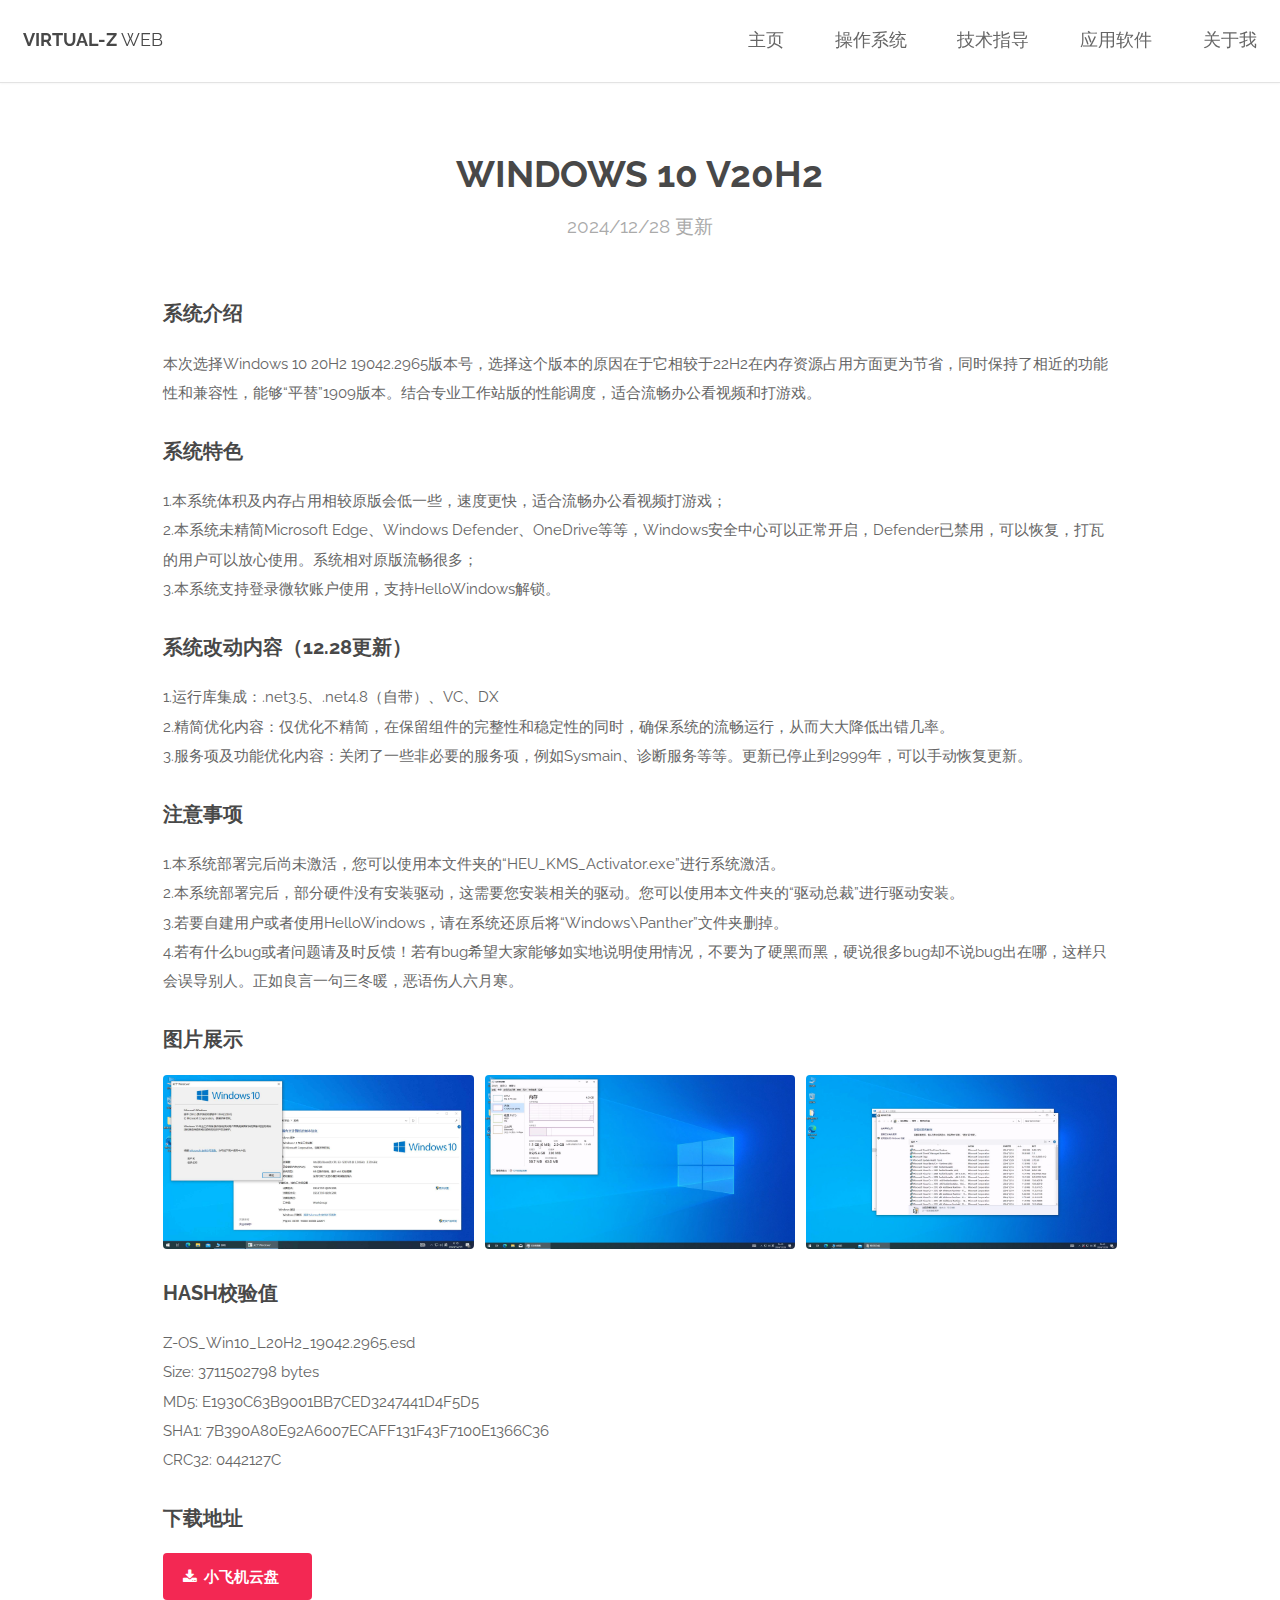
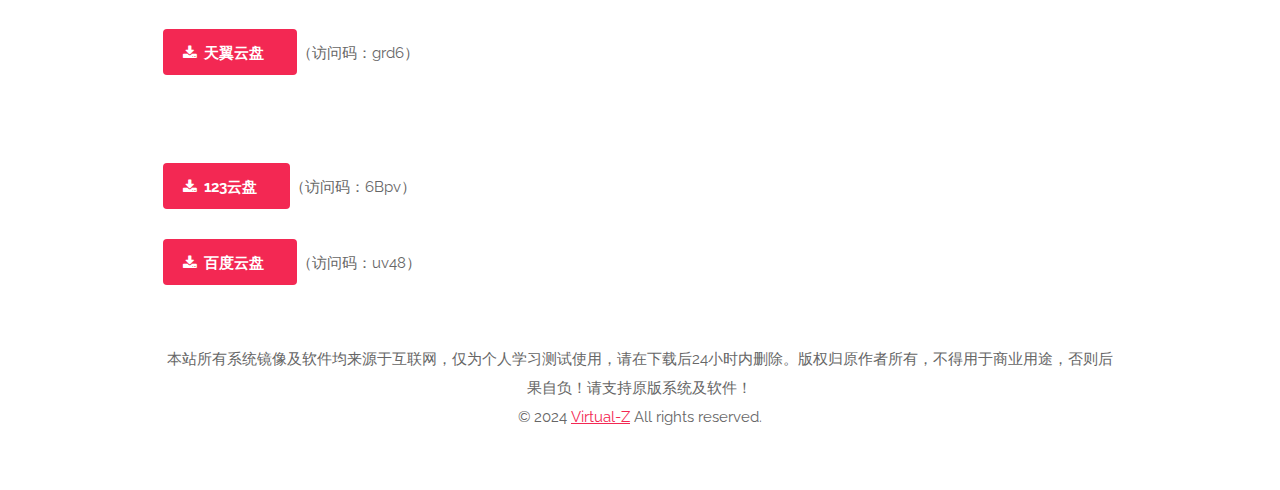
==== commit 05ae9730: "Add files via upload" ====
--- a/241229.html
+++ b/241229.html
@@ -52,6 +52,12 @@
 							<ul class="actions"><li><a href="https://cloud.189.cn/t/6JF3e2YV3mam" class="button special icon fa-download">天翼云盘</a>（访问码：grd6）</li>
 						</section></div>
 			<div class="container">
+							<ul class="actions"><li><a href="https://www.123pan.com/s/PJv7Vv-Xrgr?" class="button special icon fa-download">123云盘</a>（访问码：6Bpv）</li>
+						</section></div>
+			<div class="container">
+							<ul class="actions"><li><a href="https://pan.baidu.com/s/1AoDS3KWZuvvP8uiJ6fylDA" class="button special icon fa-download">百度云盘</a>（访问码：uv48）</li>
+						</section></div>
+			<div class="container">
 			</footer><div class="copyright">
 <p>本站所有系统镜像及软件均来源于互联网，仅为个人学习测试使用，请在下载后24小时内删除。版权归原作者所有，不得用于商业用途，否则后果自负！请支持原版系统及软件！<br>
 			© 2024 <a target="_blank" href="https://space.bilibili.com/1645147838" title="点我转到 Virtual-Z 的主页">Virtual-Z</a> All rights reserved. 
